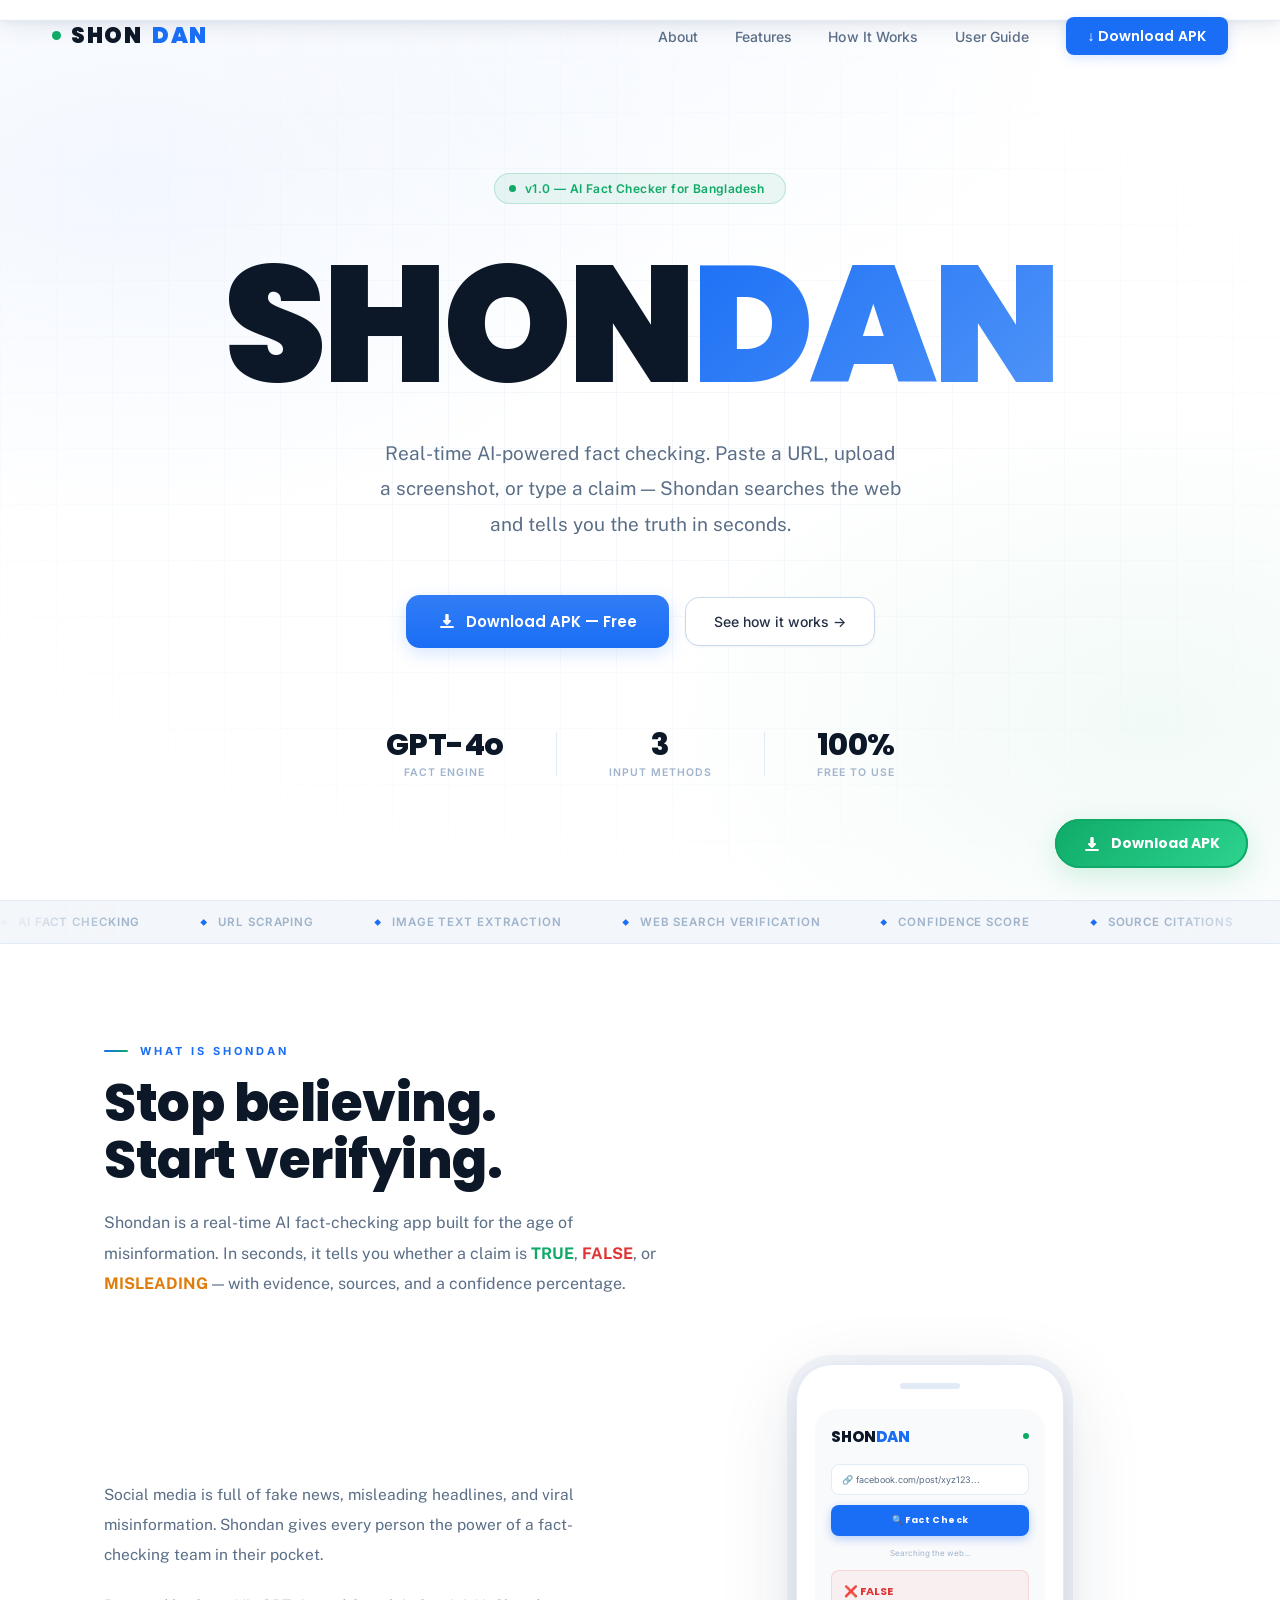
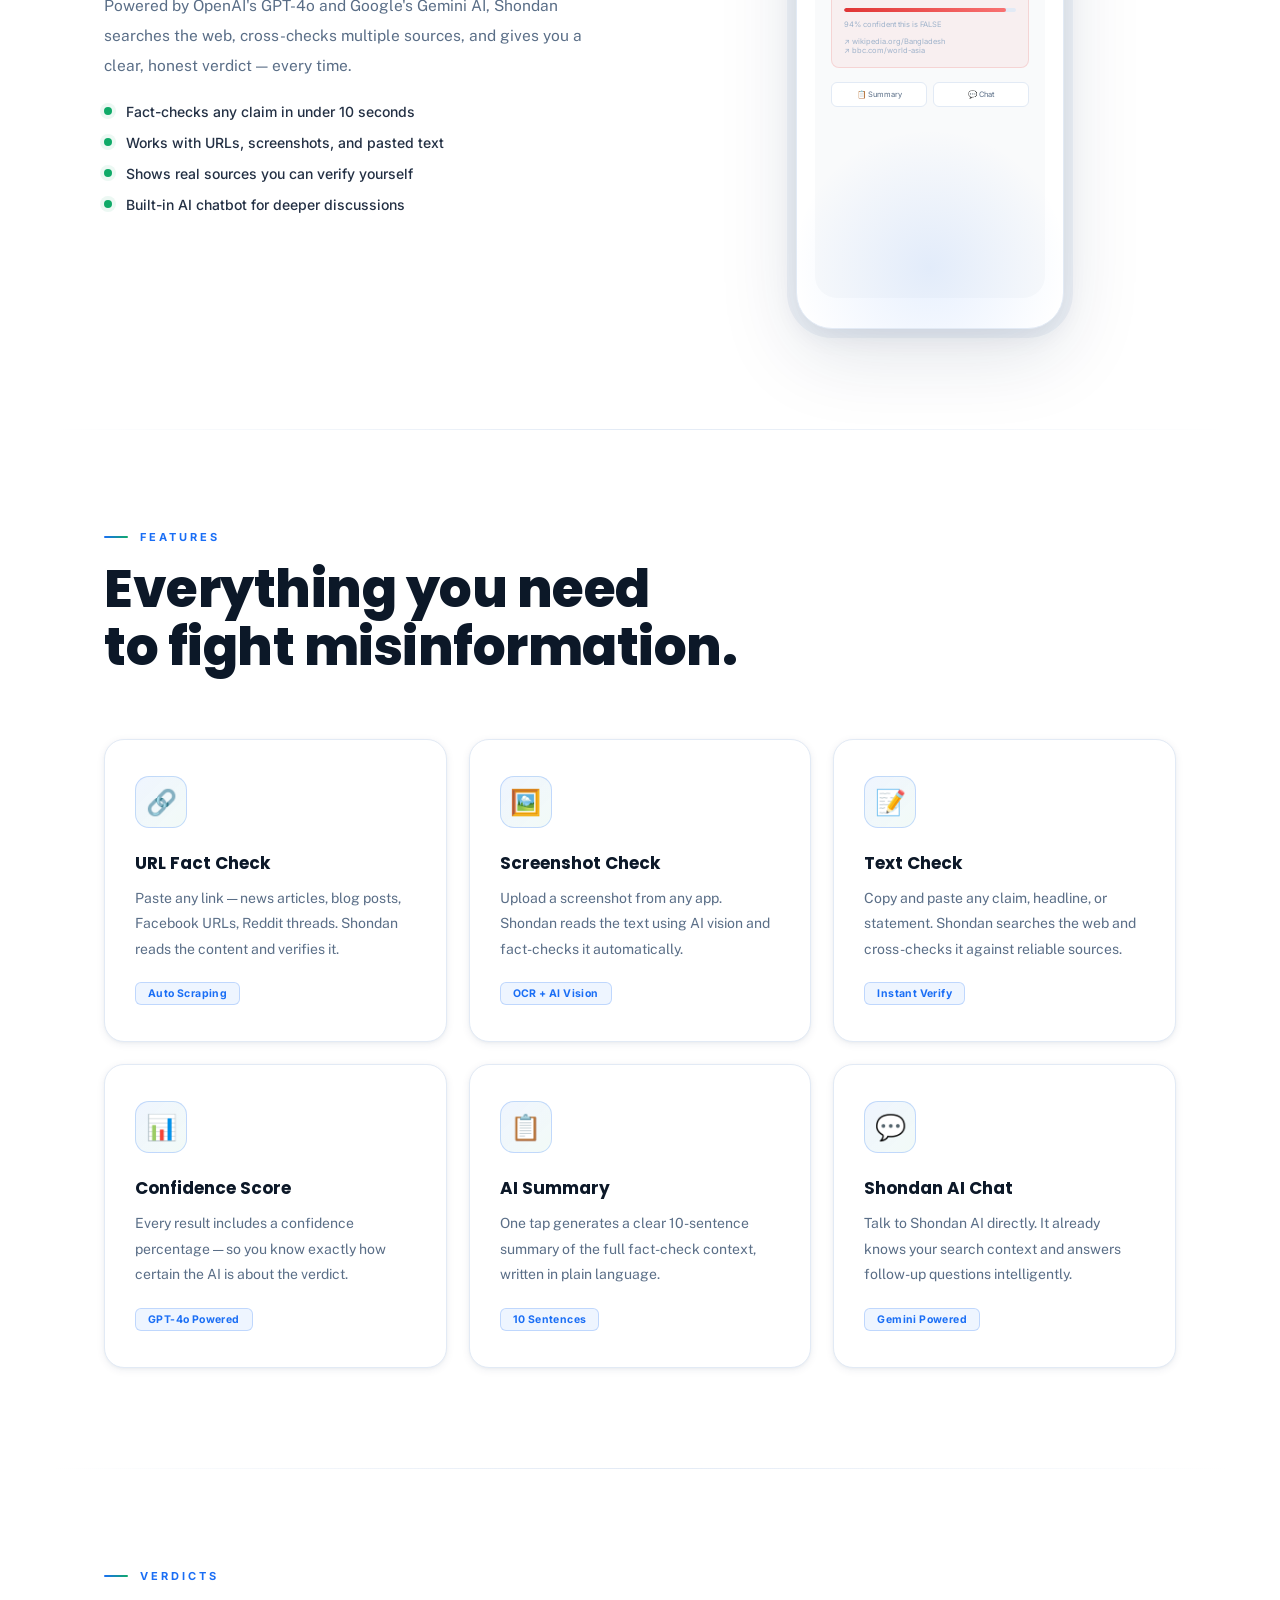
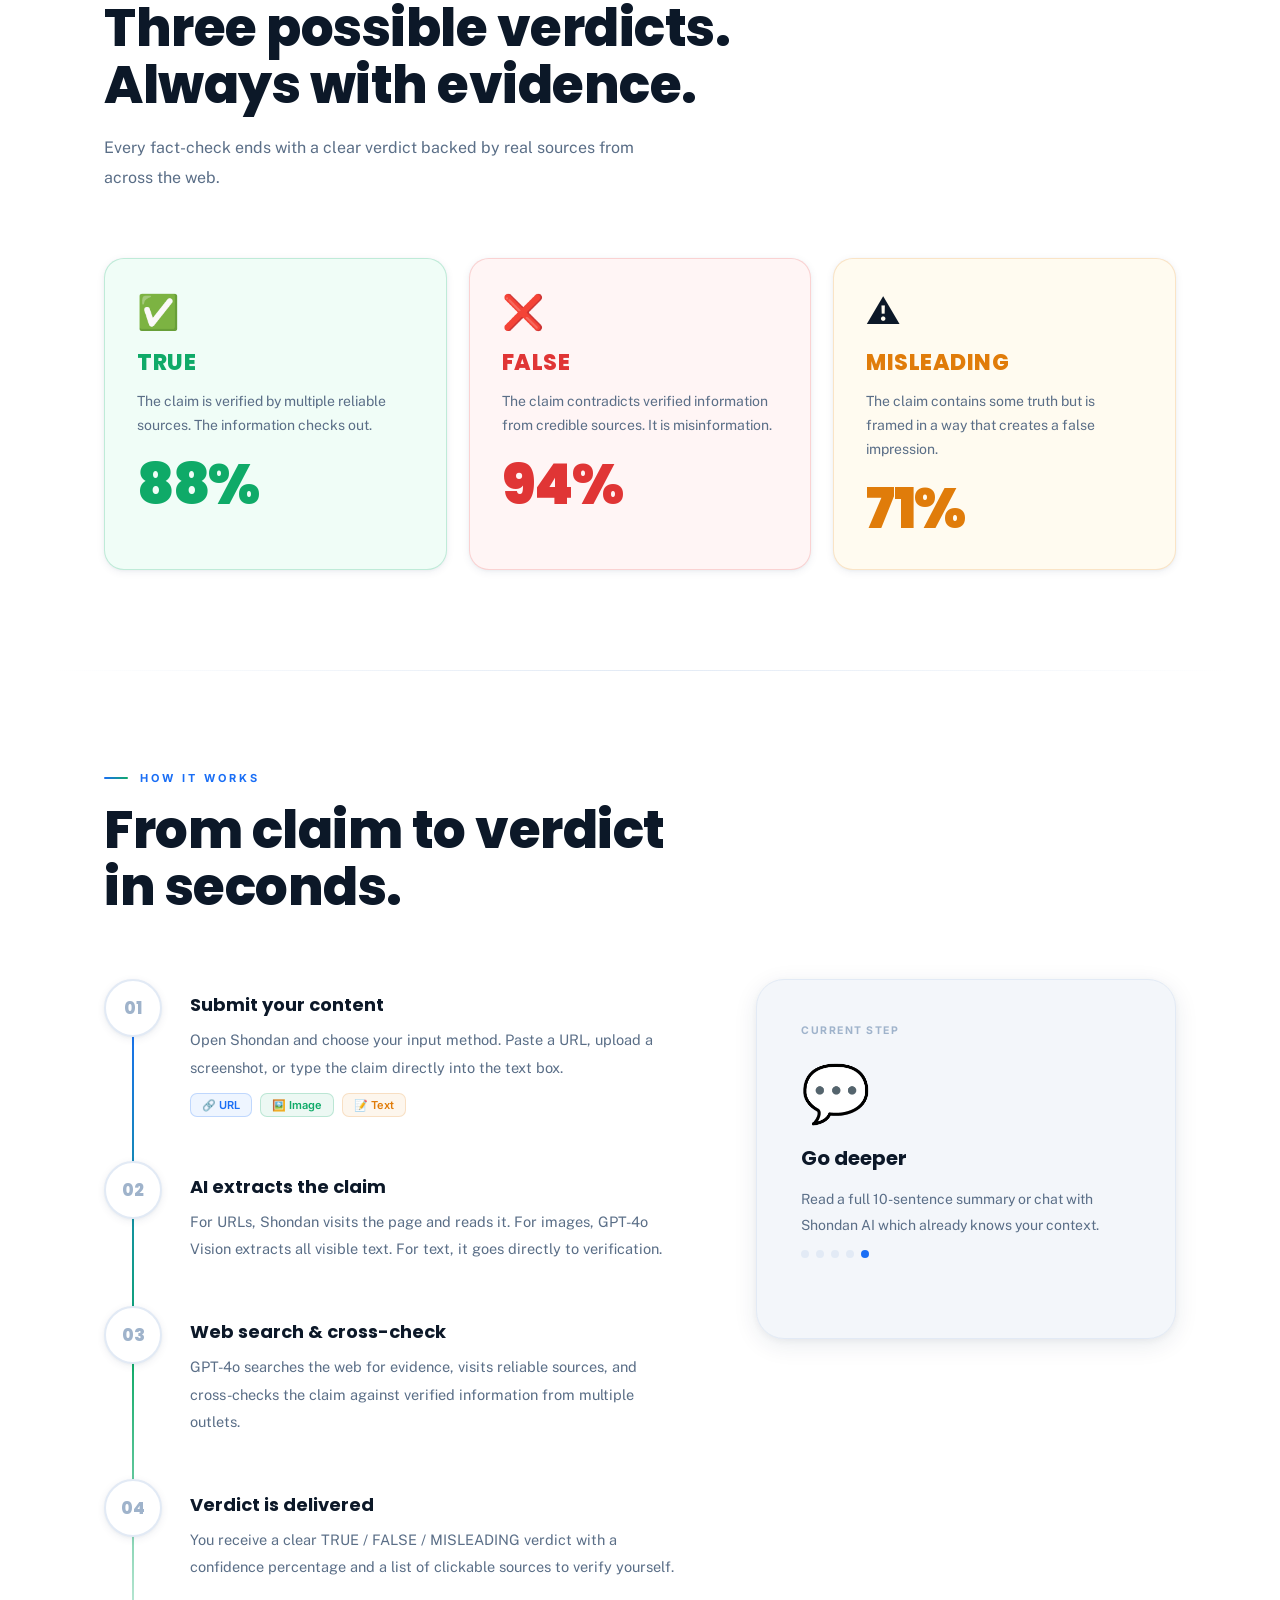
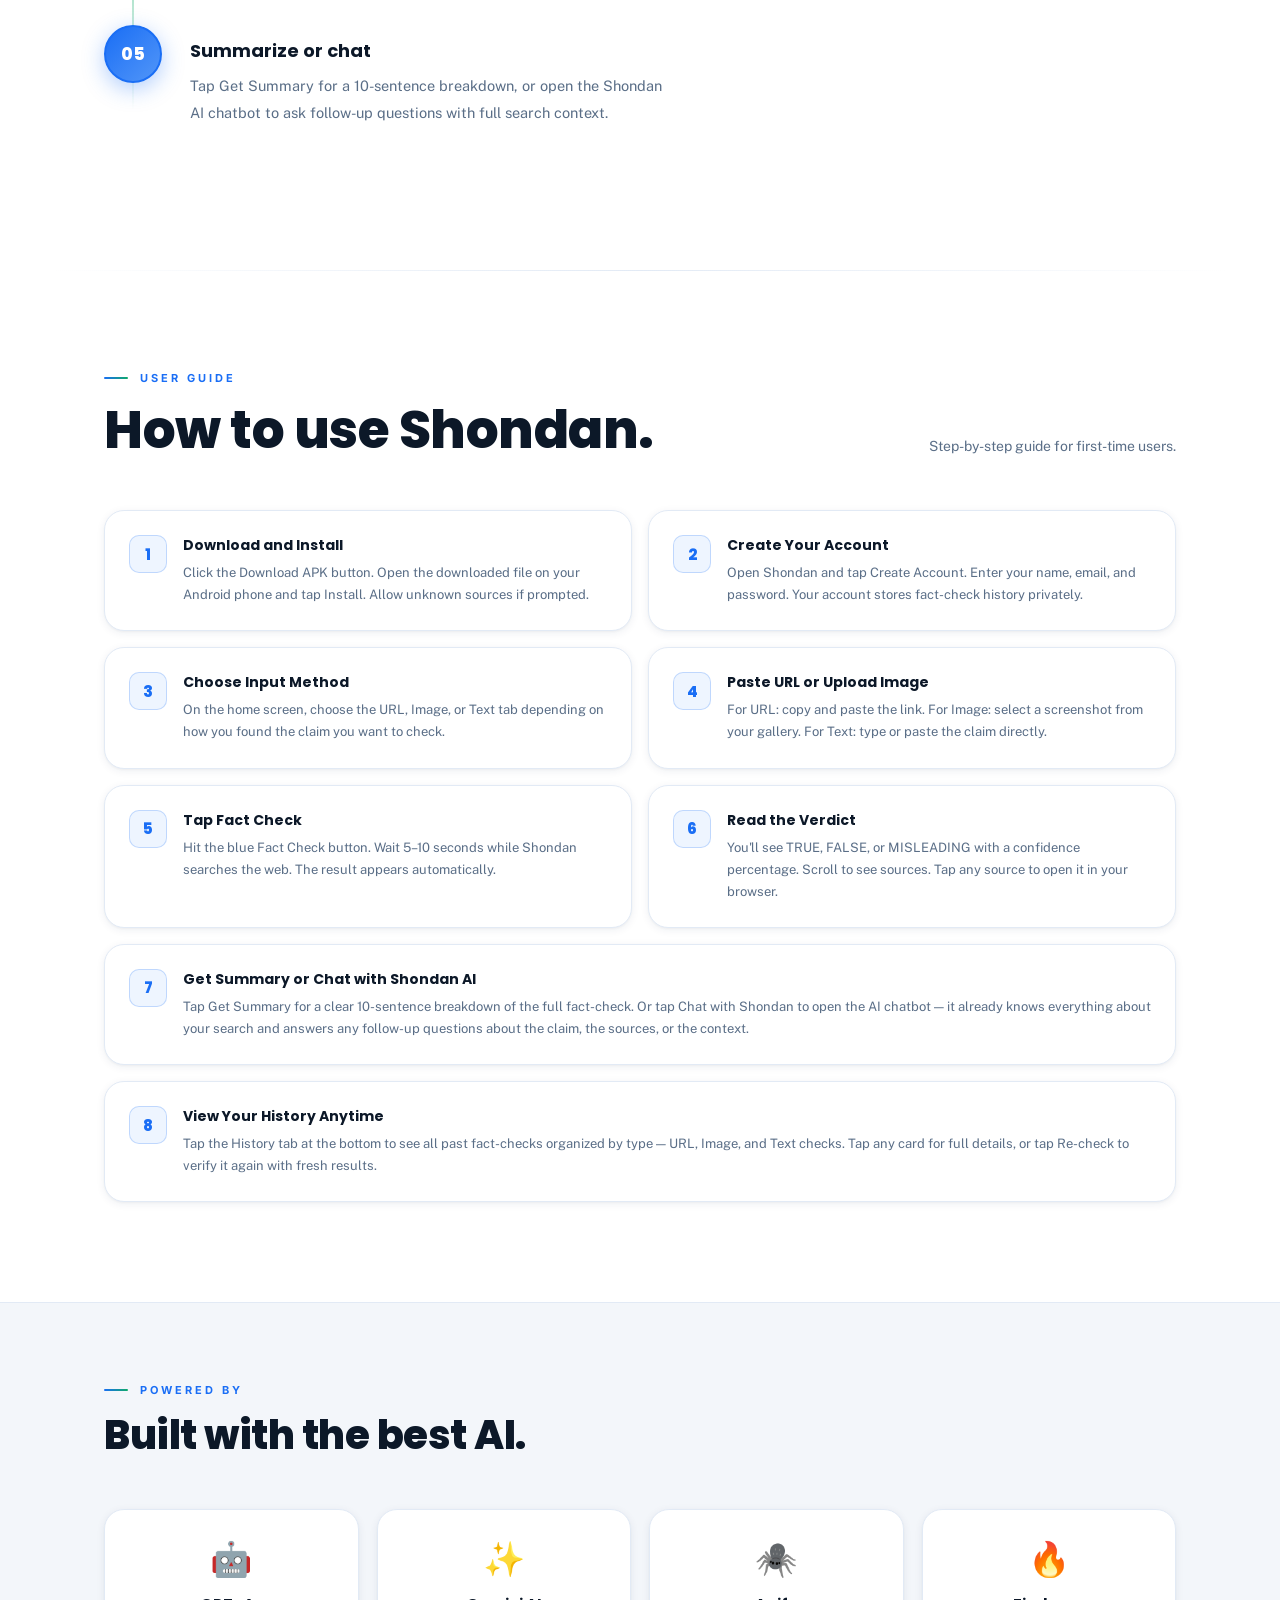
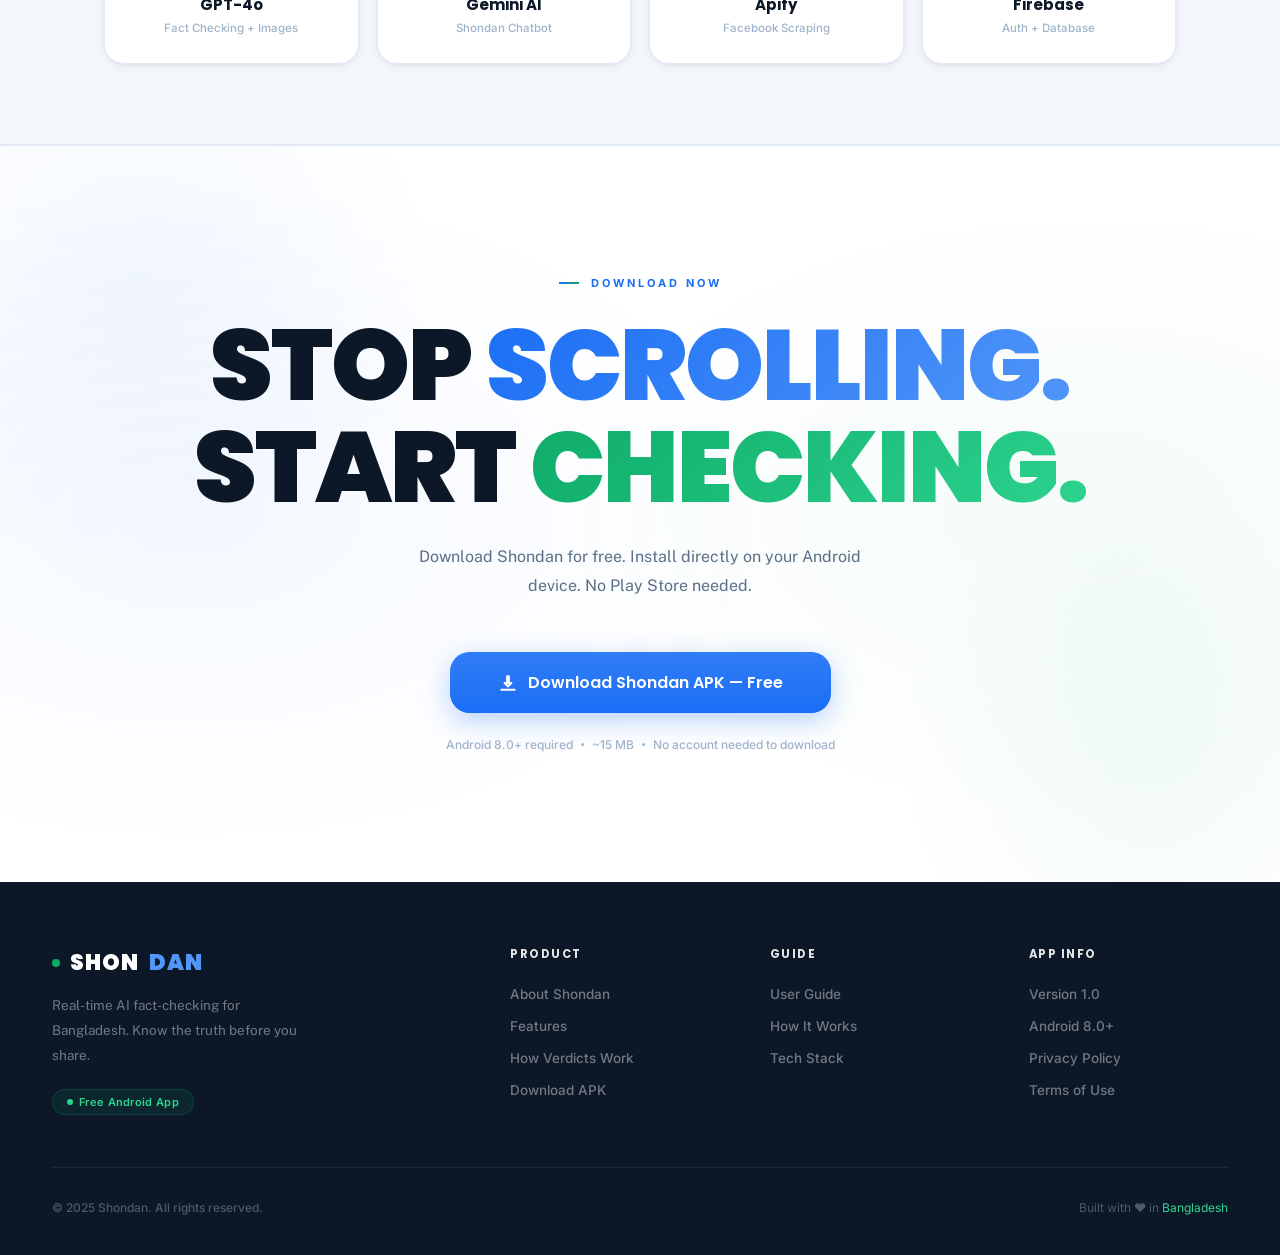
==== index.html @ 6346633d "Initial commit: Shondan website" ====
<!DOCTYPE html>
<html lang="en">
<head>
  <meta charset="UTF-8">
  <meta name="viewport" content="width=device-width, initial-scale=1.0">

  <!-- SEO -->
  <title>Shondan — Real-Time AI Fact Checker for Bangladesh</title>
  <meta name="description" content="Shondan is a free, real-time AI-powered fact-checking app built for Bangladesh. Paste a URL, upload a screenshot, or type a claim — get a TRUE, FALSE, or MISLEADING verdict in seconds.">
  <meta name="keywords" content="fact checker, AI fact check, Bangladesh misinformation, fake news detector, Shondan app, GPT-4o, truth checker">
  <meta name="author" content="Shondan Team">
  <meta name="robots" content="index, follow">
  <link rel="canonical" href="https://shondan.app/">

  <!-- Open Graph -->
  <meta property="og:type"        content="website">
  <meta property="og:url"         content="https://shondan.app/">
  <meta property="og:title"       content="Shondan — Real-Time AI Fact Checker">
  <meta property="og:description" content="Stop believing. Start verifying. AI-powered fact-checking in seconds — free Android app.">
  <meta property="og:image"       content="https://shondan.app/og-image.png">
  <meta property="og:locale"      content="en_US">
  <meta property="og:site_name"   content="Shondan">

  <!-- Twitter Card -->
  <meta name="twitter:card"        content="summary_large_image">
  <meta name="twitter:title"       content="Shondan — Real-Time AI Fact Checker">
  <meta name="twitter:description" content="Fact-check any URL, screenshot, or claim in seconds. Free Android app powered by GPT-4o.">
  <meta name="twitter:image"       content="https://shondan.app/og-image.png">

  <!-- Favicon (inline SVG) -->
  <link rel="icon" href="data:image/svg+xml,<svg xmlns='http://www.w3.org/2000/svg' viewBox='0 0 100 100'><text y='.9em' font-size='90'>🔍</text></svg>">

  <!-- Fonts -->
  <link rel="preconnect" href="https://fonts.googleapis.com">
  <link rel="preconnect" href="https://fonts.gstatic.com" crossorigin>
  <link href="https://fonts.googleapis.com/css2?family=Poppins:wght@300;400;500;600;700;800;900&family=Public+Sans:ital,wght@0,300;0,400;0,500;0,600;1,400&family=Inter:wght@400;500;600;700&display=swap" rel="stylesheet">

  <!-- Stylesheet -->
  <link rel="stylesheet" href="css/style.css">
</head>
<body>

<!-- ── SCROLL PROGRESS ──────────────────── -->
<div id="scroll-progress"></div>

<!-- ── PAGE LOADER ──────────────────────── -->
<div id="loader" role="status" aria-label="Loading Shondan">
  <div class="loader-logo">
    <div class="loader-logo-dot"></div>
    SHON<span>DAN</span>
  </div>
  <div class="loader-bar-track">
    <div class="loader-bar-fill"></div>
  </div>
</div>



<!-- ═══════════════════════════════════════
     NAV
════════════════════════════════════════ -->
<nav class="nav" id="main-nav" aria-label="Main navigation">
  <a href="#" class="nav-logo" id="nav-logo-link" aria-label="Shondan home">
    <div class="nav-logo-dot" aria-hidden="true"></div>
    SHON<span class="nav-logo-accent">DAN</span>
  </a>

  <ul class="nav-links" role="list">
    <li><a href="#about"        class="nav-link">About</a></li>
    <li><a href="#features"     class="nav-link">Features</a></li>
    <li><a href="#how-it-works" class="nav-link">How It Works</a></li>
    <li><a href="#guide"        class="nav-link">User Guide</a></li>
    <li><a href="#download"     class="nav-link nav-cta" id="nav-download-btn">↓ Download APK</a></li>
  </ul>

  <button class="nav-hamburger" id="hamburger" aria-label="Toggle mobile menu" aria-expanded="false">
    <span></span><span></span><span></span>
  </button>
</nav>

<!-- Mobile Drawer -->
<nav class="nav-mobile-drawer" id="mobile-drawer" aria-label="Mobile navigation">
  <a href="#about"        class="nav-link">About</a>
  <a href="#features"     class="nav-link">Features</a>
  <a href="#how-it-works" class="nav-link">How It Works</a>
  <a href="#guide"        class="nav-link">User Guide</a>
  <a href="#download"     class="nav-link nav-cta">↓ Download APK — Free</a>
</nav>

<!-- ═══════════════════════════════════════
     HERO
════════════════════════════════════════ -->
<header class="hero" id="hero">
  <div class="hero-bg-mesh"  aria-hidden="true"></div>
  <div class="hero-grid"     aria-hidden="true"></div>

  <div class="hero-badge" id="hero-badge">
    <span class="hero-badge-dot" aria-hidden="true"></span>
    v1.0 — AI Fact Checker for Bangladesh
  </div>

  <h1 class="hero-title">
    SHON<span class="hero-title-accent">DAN</span>
  </h1>

  <p class="hero-sub">
    Real-time AI-powered fact checking. Paste a URL, upload a screenshot,
    or type a claim — Shondan searches the web and tells you the truth in seconds.
  </p>

  <div class="hero-cta-group">
    <a href="#download" class="btn-primary" id="hero-download-btn">
      <svg viewBox="0 0 24 24" fill="none" stroke="currentColor" stroke-width="2.5" stroke-linecap="round" stroke-linejoin="round" aria-hidden="true">
        <path d="M12 16l-4-4h3V4h2v8h3l-4 4z"/>
        <path d="M4 20h16"/>
      </svg>
      Download APK — Free
    </a>
    <a href="#how-it-works" class="btn-ghost" id="hero-howto-btn">
      See how it works →
    </a>
  </div>

  <div class="hero-stats" aria-label="Key stats">
    <div class="hero-stat">
      <div class="hero-stat-value">GPT-4o</div>
      <div class="hero-stat-label">Fact Engine</div>
    </div>
    <div class="hero-stat-divider" aria-hidden="true"></div>
    <div class="hero-stat">
      <div class="hero-stat-value" data-counter="3">3</div>
      <div class="hero-stat-label">Input Methods</div>
    </div>
    <div class="hero-stat-divider" aria-hidden="true"></div>
    <div class="hero-stat">
      <div class="hero-stat-value">100%</div>
      <div class="hero-stat-label">Free to Use</div>
    </div>
  </div>
</header>

<!-- ── TICKER ───────────────────────────── -->
<div class="ticker" aria-hidden="true">
  <div class="ticker-track">
    <div class="ticker-item">AI Fact Checking</div>
    <div class="ticker-item">URL Scraping</div>
    <div class="ticker-item">Image Text Extraction</div>
    <div class="ticker-item">Web Search Verification</div>
    <div class="ticker-item">Confidence Score</div>
    <div class="ticker-item">Source Citations</div>
    <div class="ticker-item">AI Summary</div>
    <div class="ticker-item">Shondan Chatbot</div>
    <div class="ticker-item">Search History</div>
    <div class="ticker-item">Android APK</div>
    <!-- Duplicate for seamless loop -->
    <div class="ticker-item">AI Fact Checking</div>
    <div class="ticker-item">URL Scraping</div>
    <div class="ticker-item">Image Text Extraction</div>
    <div class="ticker-item">Web Search Verification</div>
    <div class="ticker-item">Confidence Score</div>
    <div class="ticker-item">Source Citations</div>
    <div class="ticker-item">AI Summary</div>
    <div class="ticker-item">Shondan Chatbot</div>
    <div class="ticker-item">Search History</div>
    <div class="ticker-item">Android APK</div>
  </div>
</div>

<!-- ═══════════════════════════════════════
     ABOUT
════════════════════════════════════════ -->
<section class="section" id="about">
  <div class="section-label reveal">What is Shondan</div>
  <h2 class="section-title reveal d1">Stop believing.<br>Start verifying.</h2>
  <p class="section-body reveal d2">
    Shondan is a real-time AI fact-checking app built for the age of misinformation.
    In seconds, it tells you whether a claim is
    <strong style="color:var(--true-color)">TRUE</strong>,
    <strong style="color:var(--false-color)">FALSE</strong>, or
    <strong style="color:var(--misleading-color)">MISLEADING</strong> — with evidence,
    sources, and a confidence percentage.
  </p>

  <div class="about-grid">
    <div class="about-text reveal-left">
      <p>
        Social media is full of fake news, misleading headlines, and viral misinformation.
        Shondan gives every person the power of a fact-checking team in their pocket.
      </p>
      <p>
        Powered by OpenAI's GPT-4o and Google's Gemini AI, Shondan searches the web,
        cross-checks multiple sources, and gives you a clear, honest verdict — every time.
      </p>
      <div class="about-bullets">
        <div class="about-bullet">
          <div class="about-bullet-dot" aria-hidden="true"></div>
          <span>Fact-checks any claim in under 10 seconds</span>
        </div>
        <div class="about-bullet">
          <div class="about-bullet-dot" aria-hidden="true"></div>
          <span>Works with URLs, screenshots, and pasted text</span>
        </div>
        <div class="about-bullet">
          <div class="about-bullet-dot" aria-hidden="true"></div>
          <span>Shows real sources you can verify yourself</span>
        </div>
        <div class="about-bullet">
          <div class="about-bullet-dot" aria-hidden="true"></div>
          <span>Built-in AI chatbot for deeper discussions</span>
        </div>
      </div>
    </div>

    <div class="phone-wrap reveal-right" aria-hidden="true">
      <div class="phone-frame">
        <div class="phone-notch"></div>
        <div class="phone-screen">
          <div class="phone-header">
            <div class="phone-logo-text">SHON<span>DAN</span></div>
            <div class="phone-status-dot"></div>
          </div>
          <div class="phone-input">🔗 facebook.com/post/xyz123...</div>
          <div class="phone-btn">🔍 Fact Check</div>
          <div class="phone-searching">Searching the web...</div>
          <div class="phone-result">
            <div class="phone-verdict-label">❌ FALSE</div>
            <div class="phone-bar-track">
              <div class="phone-bar-fill"></div>
            </div>
            <div class="phone-source-text">94% confident this is FALSE</div>
            <div style="margin-top:8px">
              <div class="phone-source-text">↗ wikipedia.org/Bangladesh</div>
              <div class="phone-source-text">↗ bbc.com/world-asia</div>
            </div>
          </div>
          <div class="phone-actions">
            <div class="phone-action-btn">📋 Summary</div>
            <div class="phone-action-btn">💬 Chat</div>
          </div>
        </div>
        <div class="phone-glow"></div>
      </div>
    </div>
  </div>
</section>

<div class="section-divider"></div>

<!-- ═══════════════════════════════════════
     FEATURES
════════════════════════════════════════ -->
<section class="section" id="features">
  <div class="section-label reveal">Features</div>
  <h2 class="section-title reveal d1">Everything you need<br>to fight misinformation.</h2>

  <div class="features-grid">
    <article class="feature-card reveal d1" id="feat-url">
      <div class="feature-card-top-bar" aria-hidden="true"></div>
      <div class="feature-icon" aria-hidden="true">🔗</div>
      <h3 class="feature-title">URL Fact Check</h3>
      <p class="feature-desc">Paste any link — news articles, blog posts, Facebook URLs, Reddit threads. Shondan reads the content and verifies it.</p>
      <span class="feature-tag">Auto Scraping</span>
    </article>

    <article class="feature-card reveal d2" id="feat-image">
      <div class="feature-card-top-bar" aria-hidden="true"></div>
      <div class="feature-icon" aria-hidden="true">🖼️</div>
      <h3 class="feature-title">Screenshot Check</h3>
      <p class="feature-desc">Upload a screenshot from any app. Shondan reads the text using AI vision and fact-checks it automatically.</p>
      <span class="feature-tag">OCR + AI Vision</span>
    </article>

    <article class="feature-card reveal d3" id="feat-text">
      <div class="feature-card-top-bar" aria-hidden="true"></div>
      <div class="feature-icon" aria-hidden="true">📝</div>
      <h3 class="feature-title">Text Check</h3>
      <p class="feature-desc">Copy and paste any claim, headline, or statement. Shondan searches the web and cross-checks it against reliable sources.</p>
      <span class="feature-tag">Instant Verify</span>
    </article>

    <article class="feature-card reveal d1" id="feat-score">
      <div class="feature-card-top-bar" aria-hidden="true"></div>
      <div class="feature-icon" aria-hidden="true">📊</div>
      <h3 class="feature-title">Confidence Score</h3>
      <p class="feature-desc">Every result includes a confidence percentage — so you know exactly how certain the AI is about the verdict.</p>
      <span class="feature-tag">GPT-4o Powered</span>
    </article>

    <article class="feature-card reveal d2" id="feat-summary">
      <div class="feature-card-top-bar" aria-hidden="true"></div>
      <div class="feature-icon" aria-hidden="true">📋</div>
      <h3 class="feature-title">AI Summary</h3>
      <p class="feature-desc">One tap generates a clear 10-sentence summary of the full fact-check context, written in plain language.</p>
      <span class="feature-tag">10 Sentences</span>
    </article>

    <article class="feature-card reveal d3" id="feat-chat">
      <div class="feature-card-top-bar" aria-hidden="true"></div>
      <div class="feature-icon" aria-hidden="true">💬</div>
      <h3 class="feature-title">Shondan AI Chat</h3>
      <p class="feature-desc">Talk to Shondan AI directly. It already knows your search context and answers follow-up questions intelligently.</p>
      <span class="feature-tag">Gemini Powered</span>
    </article>
  </div>
</section>

<div class="section-divider"></div>

<!-- ═══════════════════════════════════════
     VERDICTS
════════════════════════════════════════ -->
<section class="section" id="verdicts">
  <div class="section-label reveal">Verdicts</div>
  <h2 class="section-title reveal d1">Three possible verdicts.<br>Always with evidence.</h2>
  <p class="section-body reveal d2">Every fact-check ends with a clear verdict backed by real sources from across the web.</p>

  <div class="verdict-grid">
    <article class="verdict-card verdict-true reveal d1" id="verdict-true">
      <div class="verdict-emoji" aria-hidden="true">✅</div>
      <div class="verdict-label">TRUE</div>
      <p class="verdict-desc">The claim is verified by multiple reliable sources. The information checks out.</p>
      <div class="verdict-pct" data-counter="88">88%</div>
    </article>

    <article class="verdict-card verdict-false reveal d2" id="verdict-false">
      <div class="verdict-emoji" aria-hidden="true">❌</div>
      <div class="verdict-label">FALSE</div>
      <p class="verdict-desc">The claim contradicts verified information from credible sources. It is misinformation.</p>
      <div class="verdict-pct" data-counter="94">94%</div>
    </article>

    <article class="verdict-card verdict-mislead reveal d3" id="verdict-mislead">
      <div class="verdict-emoji" aria-hidden="true">⚠️</div>
      <div class="verdict-label">MISLEADING</div>
      <p class="verdict-desc">The claim contains some truth but is framed in a way that creates a false impression.</p>
      <div class="verdict-pct" data-counter="71">71%</div>
    </article>
  </div>
</section>

<div class="section-divider"></div>

<!-- ═══════════════════════════════════════
     HOW IT WORKS
════════════════════════════════════════ -->
<section class="section" id="how-it-works">
  <div class="section-label reveal">How It Works</div>
  <h2 class="section-title reveal d1">From claim to verdict<br>in seconds.</h2>

  <div class="how-layout">
    <!-- Steps list -->
    <div class="steps-list">
      <div class="steps-line" aria-hidden="true"></div>

      <div class="step-item reveal" data-step="0" id="step-1">
        <div class="step-num" aria-hidden="true">01</div>
        <div class="step-body">
          <h3 class="step-title">Submit your content</h3>
          <p class="step-desc">Open Shondan and choose your input method. Paste a URL, upload a screenshot, or type the claim directly into the text box.</p>
          <div class="step-tags">
            <span class="step-tag tag-url">🔗 URL</span>
            <span class="step-tag tag-image">🖼️ Image</span>
            <span class="step-tag tag-text">📝 Text</span>
          </div>
        </div>
      </div>

      <div class="step-item reveal" data-step="1" id="step-2">
        <div class="step-num" aria-hidden="true">02</div>
        <div class="step-body">
          <h3 class="step-title">AI extracts the claim</h3>
          <p class="step-desc">For URLs, Shondan visits the page and reads it. For images, GPT-4o Vision extracts all visible text. For text, it goes directly to verification.</p>
        </div>
      </div>

      <div class="step-item reveal" data-step="2" id="step-3">
        <div class="step-num" aria-hidden="true">03</div>
        <div class="step-body">
          <h3 class="step-title">Web search &amp; cross-check</h3>
          <p class="step-desc">GPT-4o searches the web for evidence, visits reliable sources, and cross-checks the claim against verified information from multiple outlets.</p>
        </div>
      </div>

      <div class="step-item reveal" data-step="3" id="step-4">
        <div class="step-num" aria-hidden="true">04</div>
        <div class="step-body">
          <h3 class="step-title">Verdict is delivered</h3>
          <p class="step-desc">You receive a clear TRUE / FALSE / MISLEADING verdict with a confidence percentage and a list of clickable sources to verify yourself.</p>
        </div>
      </div>

      <div class="step-item reveal" data-step="4" id="step-5">
        <div class="step-num" aria-hidden="true">05</div>
        <div class="step-body">
          <h3 class="step-title">Summarize or chat</h3>
          <p class="step-desc">Tap Get Summary for a 10-sentence breakdown, or open the Shondan AI chatbot to ask follow-up questions with full search context.</p>
        </div>
      </div>
    </div>

    <!-- Sticky visual panel -->
    <aside class="how-visual" aria-hidden="true">
      <div class="how-visual-label">Current Step</div>

      <div class="how-visual-step active" id="visual-0">
        <div class="how-visual-icon">📲</div>
        <div class="how-visual-title">Choose your input</div>
        <p class="how-visual-desc">URL, screenshot, or typed text — Shondan accepts whatever you have and starts from there.</p>
      </div>
      <div class="how-visual-step" id="visual-1">
        <div class="how-visual-icon">🤖</div>
        <div class="how-visual-title">AI reads the content</div>
        <p class="how-visual-desc">GPT-4o Vision reads your input — even images — and extracts the core claim to verify.</p>
      </div>
      <div class="how-visual-step" id="visual-2">
        <div class="how-visual-icon">🌐</div>
        <div class="how-visual-title">Web search in real time</div>
        <p class="how-visual-desc">Shondan searches the web live and cross-checks your claim against multiple credible sources.</p>
      </div>
      <div class="how-visual-step" id="visual-3">
        <div class="how-visual-icon">⚡</div>
        <div class="how-visual-title">Verdict delivered</div>
        <p class="how-visual-desc">TRUE, FALSE, or MISLEADING — with a confidence score and links to the sources.</p>
      </div>
      <div class="how-visual-step" id="visual-4">
        <div class="how-visual-icon">💬</div>
        <div class="how-visual-title">Go deeper</div>
        <p class="how-visual-desc">Read a full 10-sentence summary or chat with Shondan AI which already knows your context.</p>
      </div>

      <div class="how-progress">
        <div class="how-progress-dot active"></div>
        <div class="how-progress-dot"></div>
        <div class="how-progress-dot"></div>
        <div class="how-progress-dot"></div>
        <div class="how-progress-dot"></div>
      </div>
    </aside>
  </div>
</section>

<div class="section-divider"></div>

<!-- ═══════════════════════════════════════
     USER GUIDE
════════════════════════════════════════ -->
<section class="section" id="guide">
  <div class="guide-header-row">
    <div>
      <div class="section-label reveal">User Guide</div>
      <h2 class="section-title reveal d1" style="margin-bottom:0">How to use Shondan.</h2>
    </div>
    <p class="guide-header-sub reveal d2">Step-by-step guide for first-time users.</p>
  </div>

  <div class="guide-grid">
    <div class="guide-card reveal d1" id="guide-1">
      <div class="guide-card-num">1</div>
      <div>
        <div class="guide-card-title">Download and Install</div>
        <p class="guide-card-desc">Click the Download APK button. Open the downloaded file on your Android phone and tap Install. Allow unknown sources if prompted.</p>
      </div>
    </div>

    <div class="guide-card reveal d2" id="guide-2">
      <div class="guide-card-num">2</div>
      <div>
        <div class="guide-card-title">Create Your Account</div>
        <p class="guide-card-desc">Open Shondan and tap Create Account. Enter your name, email, and password. Your account stores fact-check history privately.</p>
      </div>
    </div>

    <div class="guide-card reveal d3" id="guide-3">
      <div class="guide-card-num">3</div>
      <div>
        <div class="guide-card-title">Choose Input Method</div>
        <p class="guide-card-desc">On the home screen, choose the URL, Image, or Text tab depending on how you found the claim you want to check.</p>
      </div>
    </div>

    <div class="guide-card reveal d4" id="guide-4">
      <div class="guide-card-num">4</div>
      <div>
        <div class="guide-card-title">Paste URL or Upload Image</div>
        <p class="guide-card-desc">For URL: copy and paste the link. For Image: select a screenshot from your gallery. For Text: type or paste the claim directly.</p>
      </div>
    </div>

    <div class="guide-card reveal d1" id="guide-5">
      <div class="guide-card-num">5</div>
      <div>
        <div class="guide-card-title">Tap Fact Check</div>
        <p class="guide-card-desc">Hit the blue Fact Check button. Wait 5–10 seconds while Shondan searches the web. The result appears automatically.</p>
      </div>
    </div>

    <div class="guide-card reveal d2" id="guide-6">
      <div class="guide-card-num">6</div>
      <div>
        <div class="guide-card-title">Read the Verdict</div>
        <p class="guide-card-desc">You'll see TRUE, FALSE, or MISLEADING with a confidence percentage. Scroll to see sources. Tap any source to open it in your browser.</p>
      </div>
    </div>

    <div class="guide-card guide-wide reveal d1" id="guide-7">
      <div class="guide-card-num">7</div>
      <div>
        <div class="guide-card-title">Get Summary or Chat with Shondan AI</div>
        <p class="guide-card-desc">Tap Get Summary for a clear 10-sentence breakdown of the full fact-check. Or tap Chat with Shondan to open the AI chatbot — it already knows everything about your search and answers any follow-up questions about the claim, the sources, or the context.</p>
      </div>
    </div>

    <div class="guide-card guide-wide reveal d2" id="guide-8">
      <div class="guide-card-num">8</div>
      <div>
        <div class="guide-card-title">View Your History Anytime</div>
        <p class="guide-card-desc">Tap the History tab at the bottom to see all past fact-checks organized by type — URL, Image, and Text checks. Tap any card for full details, or tap Re-check to verify it again with fresh results.</p>
      </div>
    </div>
  </div>
</section>

<!-- ═══════════════════════════════════════
     TECH STACK
════════════════════════════════════════ -->
<div class="tech-bg">
  <section class="section" id="tech-stack" style="padding-top:80px;padding-bottom:80px;">
    <div class="section-label reveal">Powered By</div>
    <h2 class="section-title reveal d1" style="font-size:clamp(26px,3.5vw,40px)">Built with the best AI.</h2>

    <div class="tech-grid">
      <div class="tech-card reveal d1" id="tech-gpt">
        <span class="tech-emoji" aria-hidden="true">🤖</span>
        <div class="tech-name">GPT-4o</div>
        <div class="tech-role">Fact Checking + Images</div>
      </div>
      <div class="tech-card reveal d2" id="tech-gemini">
        <span class="tech-emoji" aria-hidden="true">✨</span>
        <div class="tech-name">Gemini AI</div>
        <div class="tech-role">Shondan Chatbot</div>
      </div>
      <div class="tech-card reveal d3" id="tech-apify">
        <span class="tech-emoji" aria-hidden="true">🕷️</span>
        <div class="tech-name">Apify</div>
        <div class="tech-role">Facebook Scraping</div>
      </div>
      <div class="tech-card reveal d4" id="tech-firebase">
        <span class="tech-emoji" aria-hidden="true">🔥</span>
        <div class="tech-name">Firebase</div>
        <div class="tech-role">Auth + Database</div>
      </div>
    </div>
  </section>
</div>

<!-- ═══════════════════════════════════════
     CTA / DOWNLOAD
════════════════════════════════════════ -->
<div class="cta-section" id="download">
  <div class="cta-blob cta-blob-1" aria-hidden="true"></div>
  <div class="cta-blob cta-blob-2" aria-hidden="true"></div>

  <div class="cta-label reveal">Download Now</div>

  <h2 class="cta-title reveal d1">
    STOP <span class="cta-blue">SCROLLING.</span><br>
    START <span class="cta-green">CHECKING.</span>
  </h2>

  <p class="cta-sub reveal d2">
    Download Shondan for free. Install directly on your Android device. No Play Store needed.
  </p>

  <a href="Sondhan.apk" download="Sondhan.apk" class="btn-primary btn-download reveal d3" id="apk-download-btn">
    <div class="btn-pulse-ring" aria-hidden="true"></div>
    <svg viewBox="0 0 24 24" fill="none" stroke="currentColor" stroke-width="2.5" stroke-linecap="round" stroke-linejoin="round" aria-hidden="true" style="width:20px;height:20px">
      <path d="M12 16l-4-4h3V4h2v8h3l-4 4z"/>
      <path d="M4 20h16"/>
    </svg>
    Download Shondan APK — Free
  </a>

  <div class="cta-meta reveal d4">
    <span>Android 8.0+ required</span>
    <span class="cta-meta-dot" aria-hidden="true"></span>
    <span>~15 MB</span>
    <span class="cta-meta-dot" aria-hidden="true"></span>
    <span>No account needed to download</span>
  </div>
</div>

<!-- ═══════════════════════════════════════
     FOOTER
════════════════════════════════════════ -->
<footer>
  <div class="footer-top">
    <!-- Brand -->
    <div class="footer-brand">
      <div class="footer-brand-logo">
        <div class="footer-brand-dot" aria-hidden="true"></div>
        SHON<span>DAN</span>
      </div>
      <p class="footer-tagline">
        Real-time AI fact-checking for Bangladesh. Know the truth before you share.
      </p>
      <div class="footer-badge">Free Android App</div>
    </div>

    <!-- Product links -->
    <div>
      <div class="footer-col-title">Product</div>
      <ul class="footer-col-links" role="list">
        <li><a href="#about">About Shondan</a></li>
        <li><a href="#features">Features</a></li>
        <li><a href="#verdicts">How Verdicts Work</a></li>
        <li><a href="#download">Download APK</a></li>
      </ul>
    </div>

    <!-- Guide links -->
    <div>
      <div class="footer-col-title">Guide</div>
      <ul class="footer-col-links" role="list">
        <li><a href="#guide">User Guide</a></li>
        <li><a href="#how-it-works">How It Works</a></li>
        <li><a href="#tech-stack">Tech Stack</a></li>
      </ul>
    </div>

    <!-- App info -->
    <div>
      <div class="footer-col-title">App Info</div>
      <ul class="footer-col-links" role="list">
        <li><a href="#">Version 1.0</a></li>
        <li><a href="#">Android 8.0+</a></li>
        <li><a href="#">Privacy Policy</a></li>
        <li><a href="#">Terms of Use</a></li>
      </ul>
    </div>
  </div>

  <div class="footer-bottom">
    <div class="footer-copy">© 2025 Shondan. All rights reserved.</div>
    <div class="footer-made">Built with ❤️ in <span>Bangladesh</span></div>
  </div>
</footer>

<!-- ── FLOATING ACTION BUTTON ────────────── -->
<a href="Sondhan.apk" download="Sondhan.apk" class="fab" id="fab" aria-label="Download Shondan APK">
  <div class="fab-pulse-ring" aria-hidden="true"></div>
  <svg viewBox="0 0 24 24" fill="none" stroke="currentColor" stroke-width="2.5" stroke-linecap="round" stroke-linejoin="round" aria-hidden="true">
    <path d="M12 16l-4-4h3V4h2v8h3l-4 4z"/>
    <path d="M4 20h16"/>
  </svg>
  Download APK
</a>

<!-- ── SCRIPTS ───────────────────────────── -->
<script src="js/main.js"></script>
</body>
</html>
---- css/style.css ----
/* ========================================
   SHONDAN — style.css
   White-dominant | Blue + Green accents
   Fonts: Poppins | Public Sans | Inter
======================================== */

/* ── Reset ─────────────────────────────── */
*, *::before, *::after { margin: 0; padding: 0; box-sizing: border-box; }

/* ── CSS Variables ──────────────────────── */
:root {
  /* Dominant: White */
  --white:       #ffffff;
  --off-white:   #f9fafb;
  --surface:     #f3f6fa;
  --surface-2:   #eaeff7;

  /* Blue (secondary) */
  --blue:        #1a6ef5;
  --blue-dark:   #1252c4;
  --blue-light:  #5296f8;
  --blue-dim:    rgba(26, 110, 245, 0.07);
  --blue-mid:    rgba(26, 110, 245, 0.13);
  --blue-border: rgba(26, 110, 245, 0.22);
  --blue-glow:   rgba(26, 110, 245, 0.18);

  /* Green (secondary) */
  --green:        #0faa68;
  --green-dark:   #0a8754;
  --green-light:  #2dd490;
  --green-dim:    rgba(15, 170, 104, 0.08);
  --green-border: rgba(15, 170, 104, 0.22);
  --green-glow:   rgba(15, 170, 104, 0.18);

  /* Verdicts */
  --true-color:       #0faa68;
  --false-color:      #e03535;
  --misleading-color: #e07c0a;

  /* Text */
  --text-900: #0c1828;
  --text-700: #233044;
  --text-500: #5a6e87;
  --text-300: #9fb3cb;

  /* Borders */
  --border:   #e2eaf5;
  --border-2: #c8d8ed;

  /* Shadows */
  --shadow-xs: 0 1px 3px rgba(15, 40, 80, 0.05);
  --shadow-sm: 0 2px 8px rgba(15, 40, 80, 0.07), 0 1px 3px rgba(15, 40, 80, 0.04);
  --shadow-md: 0 6px 24px rgba(15, 40, 80, 0.09), 0 2px 8px rgba(15, 40, 80, 0.05);
  --shadow-lg: 0 16px 56px rgba(15, 40, 80, 0.11), 0 6px 18px rgba(15, 40, 80, 0.06);
  --shadow-xl: 0 24px 80px rgba(15, 40, 80, 0.13), 0 8px 24px rgba(15, 40, 80, 0.07);

  /* Layout */
  --max-w: 1120px;
  --nav-h: 72px;

  /* Radii */
  --r-sm:   8px;
  --r-md:   14px;
  --r-lg:   20px;
  --r-xl:   28px;
  --r-full: 999px;

  /* Easing */
  --ease:        cubic-bezier(0.25, 0.46, 0.45, 0.94);
  --ease-spring: cubic-bezier(0.34, 1.56, 0.64, 1);
}

html { scroll-behavior: smooth; font-size: 16px; }

body {
  font-family: 'Inter', sans-serif;
  background: var(--white);
  color: var(--text-900);
  overflow-x: hidden;
  -webkit-font-smoothing: antialiased;
  -moz-osx-font-smoothing: grayscale;
}

/* ── Scroll Progress ────────────────────── */
#scroll-progress {
  position: fixed;
  top: 0; left: 0;
  height: 3px;
  width: 0%;
  background: linear-gradient(90deg, var(--blue), var(--green));
  z-index: 9999;
  border-radius: 0 2px 2px 0;
  transition: width 0.05s linear;
}

/* ── Page Loader ────────────────────────── */
#loader {
  position: fixed;
  inset: 0;
  background: var(--white);
  z-index: 9998;
  display: flex;
  flex-direction: column;
  align-items: center;
  justify-content: center;
  gap: 28px;
  transition: opacity 0.55s ease, visibility 0.55s ease;
}
#loader.hidden {
  opacity: 0;
  visibility: hidden;
  pointer-events: none;
}
.loader-logo {
  font-family: 'Poppins', sans-serif;
  font-size: 38px;
  font-weight: 900;
  letter-spacing: 2px;
  color: var(--text-900);
  animation: loaderPulse 1.2s ease-in-out infinite;
  display: flex;
  align-items: center;
  gap: 4px;
}
.loader-logo-dot {
  width: 10px; height: 10px;
  background: var(--green);
  border-radius: 50%;
  display: inline-block;
}
.loader-logo span { color: var(--blue); }
.loader-bar-track {
  width: 200px; height: 3px;
  background: var(--border);
  border-radius: var(--r-full);
  overflow: hidden;
}
.loader-bar-fill {
  height: 100%;
  background: linear-gradient(90deg, var(--blue), var(--green));
  border-radius: var(--r-full);
  width: 0%;
  transition: width 0.05s linear;
}



/* ── NAV ────────────────────────────────── */
.nav {
  position: fixed;
  top: 0; left: 0; right: 0;
  height: var(--nav-h);
  padding: 0 52px;
  display: flex;
  align-items: center;
  justify-content: space-between;
  z-index: 500;
  border-bottom: 1px solid transparent;
  transition: background 0.35s ease, border-color 0.35s ease, box-shadow 0.35s ease;
}
.nav.scrolled {
  background: rgba(255, 255, 255, 0.94);
  backdrop-filter: blur(24px);
  -webkit-backdrop-filter: blur(24px);
  border-bottom-color: var(--border);
  box-shadow: var(--shadow-sm);
}

.nav-logo {
  font-family: 'Poppins', sans-serif;
  font-size: 22px;
  font-weight: 900;
  letter-spacing: 1.5px;
  color: var(--text-900);
  text-decoration: none;
  display: flex;
  align-items: center;
  gap: 10px;
  user-select: none;
}
.nav-logo-dot {
  width: 9px; height: 9px;
  background: var(--green);
  border-radius: 50%;
  flex-shrink: 0;
  animation: pulse-dot 2s ease-in-out infinite;
}
.nav-logo-accent { color: var(--blue); }

.nav-links {
  display: flex;
  align-items: center;
  gap: 36px;
  list-style: none;
}
.nav-link {
  font-family: 'Inter', sans-serif;
  font-size: 14px;
  font-weight: 500;
  color: var(--text-500);
  text-decoration: none;
  transition: color 0.2s ease;
  letter-spacing: 0.1px;
}
.nav-link:hover { color: var(--text-900); }
.nav-cta {
  font-family: 'Poppins', sans-serif;
  font-size: 14px;
  font-weight: 600;
  color: white !important;
  background: var(--blue);
  padding: 9px 22px;
  border-radius: var(--r-sm);
  text-decoration: none;
  transition: background 0.22s ease, transform 0.22s ease, box-shadow 0.22s ease;
  box-shadow: 0 3px 12px var(--blue-glow);
}
.nav-cta:hover {
  background: var(--blue-dark);
  transform: translateY(-1px);
  box-shadow: 0 6px 20px rgba(26, 110, 245, 0.34);
}

/* Hamburger */
.nav-hamburger {
  display: none;
  flex-direction: column;
  gap: 5px;
  cursor: pointer;
  padding: 8px;
  background: none;
  border: none;
}
.nav-hamburger span {
  display: block;
  width: 24px; height: 2px;
  background: var(--text-900);
  border-radius: var(--r-full);
  transition: all 0.3s ease;
}
.nav-hamburger.open span:nth-child(1) { transform: rotate(45deg) translate(5px, 5px); }
.nav-hamburger.open span:nth-child(2) { opacity: 0; transform: translateX(-10px); }
.nav-hamburger.open span:nth-child(3) { transform: rotate(-45deg) translate(5px, -5px); }

/* Mobile drawer */
.nav-mobile-drawer {
  position: fixed;
  top: var(--nav-h);
  left: 0; right: 0;
  background: rgba(255, 255, 255, 0.97);
  backdrop-filter: blur(20px);
  -webkit-backdrop-filter: blur(20px);
  border-bottom: 1px solid var(--border);
  padding: 24px 24px 36px;
  display: flex;
  flex-direction: column;
  gap: 4px;
  transform: translateY(-115%);
  transition: transform 0.38s var(--ease);
  z-index: 490;
  box-shadow: var(--shadow-md);
}
.nav-mobile-drawer.open { transform: translateY(0); }
.nav-mobile-drawer .nav-link {
  font-size: 16px;
  padding: 14px 4px;
  border-bottom: 1px solid var(--border);
  color: var(--text-700);
}
.nav-mobile-drawer .nav-cta {
  margin-top: 16px;
  text-align: center;
  padding: 14px;
  border-radius: var(--r-md);
  font-size: 15px;
}

/* ── HERO ───────────────────────────────── */
.hero {
  min-height: 100vh;
  display: flex;
  flex-direction: column;
  align-items: center;
  justify-content: center;
  text-align: center;
  padding: calc(var(--nav-h) + 70px) 24px 90px;
  position: relative;
  overflow: hidden;
  background: var(--white);
}
.hero-bg-mesh {
  position: absolute; inset: 0;
  background:
    radial-gradient(ellipse 68% 60% at 10% 20%, rgba(26, 110, 245, 0.055) 0%, transparent 65%),
    radial-gradient(ellipse 62% 55% at 90% 80%, rgba(15, 170, 104, 0.055) 0%, transparent 65%),
    radial-gradient(ellipse 50% 45% at 50% 5%,  rgba(26, 110, 245, 0.03)  0%, transparent 70%);
  pointer-events: none;
}
.hero-grid {
  position: absolute; inset: 0;
  background-image:
    linear-gradient(var(--border) 1px, transparent 1px),
    linear-gradient(90deg, var(--border) 1px, transparent 1px);
  background-size: 56px 56px;
  mask-image: radial-gradient(ellipse 85% 70% at 50% 50%, black 10%, transparent 80%);
  -webkit-mask-image: radial-gradient(ellipse 85% 70% at 50% 50%, black 10%, transparent 80%);
  opacity: 0.4;
  pointer-events: none;
}
.hero-badge {
  display: inline-flex;
  align-items: center;
  gap: 9px;
  background: var(--green-dim);
  border: 1px solid var(--green-border);
  border-radius: var(--r-full);
  padding: 7px 20px 7px 14px;
  font-size: 12px;
  font-family: 'Inter', sans-serif;
  font-weight: 600;
  color: var(--green);
  letter-spacing: 0.4px;
  margin-bottom: 46px;
  position: relative;
  animation: fadeUp 0.7s ease both;
}
.hero-badge-dot {
  width: 7px; height: 7px;
  background: var(--green);
  border-radius: 50%;
  flex-shrink: 0;
  animation: pulse-dot 1.6s infinite;
}
.hero-title {
  font-family: 'Poppins', sans-serif;
  font-size: clamp(74px, 15vw, 164px);
  font-weight: 900;
  letter-spacing: -4px;
  line-height: 0.91;
  color: var(--text-900);
  position: relative;
  animation: fadeUp 0.7s 0.1s ease both;
}
.hero-title-accent {
  background: linear-gradient(135deg, var(--blue) 0%, var(--blue-light) 100%);
  -webkit-background-clip: text;
  -webkit-text-fill-color: transparent;
  background-clip: text;
}
.hero-sub {
  font-family: 'Public Sans', sans-serif;
  font-size: clamp(15px, 2.2vw, 19px);
  color: var(--text-500);
  max-width: 525px;
  line-height: 1.88;
  margin: 36px auto 0;
  position: relative;
  animation: fadeUp 0.7s 0.2s ease both;
}
.hero-cta-group {
  display: flex;
  align-items: center;
  gap: 16px;
  margin-top: 52px;
  flex-wrap: wrap;
  justify-content: center;
  position: relative;
  animation: fadeUp 0.7s 0.3s ease both;
}

/* Shared button styles */
.btn-primary {
  display: inline-flex;
  align-items: center;
  gap: 10px;
  background: var(--blue);
  color: white;
  padding: 15px 32px;
  border-radius: var(--r-md);
  font-family: 'Poppins', sans-serif;
  font-weight: 600;
  font-size: 15px;
  text-decoration: none;
  transition: all 0.25s var(--ease);
  border: none;
  cursor: pointer;
  box-shadow: 0 5px 18px var(--blue-glow);
  position: relative;
  overflow: hidden;
}
.btn-primary::after {
  content: '';
  position: absolute; inset: 0;
  background: linear-gradient(to bottom, rgba(255,255,255,0.1), transparent);
  pointer-events: none;
  border-radius: inherit;
}
.btn-primary:hover {
  background: var(--blue-dark);
  transform: translateY(-2px);
  box-shadow: 0 10px 32px rgba(26, 110, 245, 0.4);
}
.btn-primary svg { width: 18px; height: 18px; flex-shrink: 0; }

.btn-ghost {
  display: inline-flex;
  align-items: center;
  gap: 8px;
  background: var(--white);
  color: var(--text-700);
  padding: 15px 28px;
  border-radius: var(--r-md);
  font-family: 'Inter', sans-serif;
  font-weight: 500;
  font-size: 14px;
  text-decoration: none;
  border: 1.5px solid var(--border-2);
  transition: all 0.22s ease;
  cursor: pointer;
  box-shadow: var(--shadow-xs);
}
.btn-ghost:hover {
  color: var(--blue);
  border-color: var(--blue-border);
  background: var(--blue-dim);
  box-shadow: 0 3px 14px rgba(26, 110, 245, 0.1);
}

.hero-stats {
  display: flex;
  align-items: center;
  gap: 52px;
  margin-top: 82px;
  position: relative;
  animation: fadeUp 0.7s 0.4s ease both;
}
.hero-stat { text-align: center; }
.hero-stat-value {
  font-family: 'Poppins', sans-serif;
  font-size: 30px;
  font-weight: 800;
  color: var(--text-900);
  letter-spacing: -0.5px;
  line-height: 1;
}
.hero-stat-label {
  font-family: 'Inter', sans-serif;
  font-size: 10.5px;
  font-weight: 600;
  color: var(--text-300);
  letter-spacing: 1px;
  text-transform: uppercase;
  margin-top: 6px;
}
.hero-stat-divider {
  width: 1px; height: 44px;
  background: var(--border);
}

/* ── TICKER ─────────────────────────────── */
.ticker {
  background: var(--surface);
  border-top: 1px solid var(--border);
  border-bottom: 1px solid var(--border);
  padding: 14px 0;
  overflow: hidden;
  position: relative;
}
.ticker::before, .ticker::after {
  content: '';
  position: absolute; top: 0; bottom: 0;
  width: 120px;
  z-index: 1;
  pointer-events: none;
}
.ticker::before { left: 0;  background: linear-gradient(to right, var(--surface), transparent); }
.ticker::after  { right: 0; background: linear-gradient(to left,  var(--surface), transparent); }
.ticker-track {
  display: flex;
  gap: 60px;
  animation: ticker 30s linear infinite;
  width: max-content;
}
.ticker-item {
  font-family: 'Inter', sans-serif;
  font-size: 11.5px;
  font-weight: 600;
  color: var(--text-300);
  letter-spacing: 0.9px;
  white-space: nowrap;
  display: flex;
  align-items: center;
  gap: 10px;
  text-transform: uppercase;
}
.ticker-item::before {
  content: '◆';
  color: var(--blue);
  font-size: 7px;
}

/* ── SECTION COMMONS ────────────────────── */
.section {
  padding: 100px 24px;
  max-width: var(--max-w);
  margin: 0 auto;
}
.section-label {
  display: flex;
  align-items: center;
  gap: 12px;
  font-family: 'Inter', sans-serif;
  font-size: 11px;
  font-weight: 700;
  color: var(--blue);
  letter-spacing: 3px;
  text-transform: uppercase;
  margin-bottom: 16px;
}
.section-label::before {
  content: '';
  display: block;
  width: 24px; height: 2px;
  background: linear-gradient(90deg, var(--blue), var(--green));
  border-radius: var(--r-full);
  flex-shrink: 0;
}
.section-title {
  font-family: 'Poppins', sans-serif;
  font-size: clamp(30px, 4.5vw, 52px);
  font-weight: 800;
  line-height: 1.1;
  color: var(--text-900);
  letter-spacing: -0.5px;
  margin-bottom: 20px;
}
.section-body {
  font-family: 'Public Sans', sans-serif;
  font-size: 16px;
  color: var(--text-500);
  line-height: 1.9;
  max-width: 560px;
}
.section-divider {
  height: 1px;
  background: linear-gradient(90deg, transparent, var(--border), transparent);
  margin: 0 52px;
}

/* ── Scroll Reveal ──────────────────────── */
.reveal {
  opacity: 0;
  transform: translateY(36px);
  transition: opacity 0.7s var(--ease), transform 0.7s var(--ease);
}
.reveal.visible { opacity: 1; transform: translateY(0); }
.reveal-left {
  opacity: 0;
  transform: translateX(-36px);
  transition: opacity 0.7s var(--ease), transform 0.7s var(--ease);
}
.reveal-left.visible { opacity: 1; transform: translateX(0); }
.reveal-right {
  opacity: 0;
  transform: translateX(36px);
  transition: opacity 0.7s var(--ease), transform 0.7s var(--ease);
}
.reveal-right.visible { opacity: 1; transform: translateX(0); }
.d1 { transition-delay: 0.1s; }
.d2 { transition-delay: 0.2s; }
.d3 { transition-delay: 0.3s; }
.d4 { transition-delay: 0.4s; }
.d5 { transition-delay: 0.5s; }

/* ── ABOUT ──────────────────────────────── */
.about-grid {
  display: grid;
  grid-template-columns: 1fr 1fr;
  gap: 88px;
  align-items: center;
  margin-top: 64px;
}
.about-text p {
  font-family: 'Public Sans', sans-serif;
  font-size: 15.5px;
  color: var(--text-500);
  line-height: 1.92;
  margin-bottom: 22px;
}
.about-bullets { display: flex; flex-direction: column; gap: 14px; margin-top: 12px; }
.about-bullet { display: flex; align-items: center; gap: 14px; }
.about-bullet-dot {
  width: 8px; height: 8px;
  background: var(--green);
  border-radius: 50%;
  flex-shrink: 0;
  box-shadow: 0 0 0 4px var(--green-dim);
}
.about-bullet span {
  font-family: 'Inter', sans-serif;
  font-size: 14px;
  color: var(--text-700);
  font-weight: 500;
}

/* Phone mockup */
.phone-wrap { position: relative; display: flex; justify-content: center; }
.phone-frame {
  background: var(--white);
  border: 1.5px solid var(--border);
  border-radius: 36px;
  padding: 18px;
  aspect-ratio: 9/19;
  max-width: 268px;
  width: 100%;
  position: relative;
  overflow: hidden;
  box-shadow: var(--shadow-xl), 0 0 0 9px var(--surface);
}
.phone-notch {
  width: 60px; height: 6px;
  background: var(--border);
  border-radius: var(--r-full);
  margin: 0 auto 20px;
}
.phone-screen {
  background: var(--off-white);
  border-radius: 22px;
  padding: 16px;
  height: calc(100% - 38px);
  display: flex;
  flex-direction: column;
  gap: 10px;
  overflow: hidden;
}
.phone-header { display: flex; align-items: center; gap: 7px; margin-bottom: 6px; }
.phone-logo-text {
  font-family: 'Poppins', sans-serif;
  font-size: 15px;
  font-weight: 800;
  color: var(--text-900);
}
.phone-logo-text span { color: var(--blue); }
.phone-status-dot {
  width: 6px; height: 6px;
  background: var(--green);
  border-radius: 50%;
  animation: pulse-dot 1.5s infinite;
  flex-shrink: 0;
  margin-left: auto;
}
.phone-input {
  background: var(--white);
  border: 1px solid var(--border);
  border-radius: var(--r-sm);
  padding: 9px 10px;
  font-size: 9px;
  color: var(--text-500);
  font-family: 'Inter', sans-serif;
}
.phone-btn {
  background: var(--blue);
  border-radius: var(--r-sm);
  padding: 9px;
  text-align: center;
  font-size: 9px;
  font-weight: 700;
  color: white;
  font-family: 'Poppins', sans-serif;
  letter-spacing: 0.4px;
  box-shadow: 0 3px 10px rgba(26, 110, 245, 0.3);
}
.phone-searching {
  font-size: 8px;
  color: var(--text-300);
  font-family: 'Inter', sans-serif;
  text-align: center;
  padding: 2px 0;
}
.phone-result {
  background: rgba(224, 53, 53, 0.05);
  border: 1px solid rgba(224, 53, 53, 0.15);
  border-radius: var(--r-sm);
  padding: 12px;
}
.phone-verdict-label {
  font-family: 'Poppins', sans-serif;
  font-weight: 700;
  font-size: 11px;
  color: var(--false-color);
  margin-bottom: 8px;
}
.phone-bar-track {
  background: var(--border);
  border-radius: var(--r-full);
  height: 4px;
  margin-bottom: 8px;
  overflow: hidden;
}
.phone-bar-fill {
  background: linear-gradient(90deg, var(--false-color), #f87171);
  height: 4px;
  border-radius: var(--r-full);
  width: 94%;
  animation: barFill 2.5s ease-out infinite alternate;
}
.phone-source-text { font-size: 7.5px; color: var(--text-300); font-family: 'Inter', sans-serif; }
.phone-actions { display: flex; gap: 6px; margin-top: 4px; }
.phone-action-btn {
  flex: 1;
  background: var(--white);
  border: 1px solid var(--border);
  border-radius: 6px;
  padding: 7px;
  text-align: center;
  font-size: 7.5px;
  color: var(--text-500);
  font-family: 'Inter', sans-serif;
}
.phone-glow {
  position: absolute;
  bottom: -80px; left: 50%;
  transform: translateX(-50%);
  width: 280px; height: 280px;
  background: radial-gradient(circle, rgba(26, 110, 245, 0.1), transparent 70%);
  pointer-events: none;
}

/* ── FEATURES ───────────────────────────── */
.features-grid {
  display: grid;
  grid-template-columns: repeat(3, 1fr);
  gap: 22px;
  margin-top: 64px;
}
.feature-card {
  background: var(--white);
  border: 1.5px solid var(--border);
  border-radius: var(--r-lg);
  padding: 36px 30px;
  transition: transform 0.28s var(--ease), box-shadow 0.28s ease, border-color 0.28s ease;
  position: relative;
  overflow: hidden;
  box-shadow: var(--shadow-sm);
}
.feature-card-top-bar {
  position: absolute;
  top: 0; left: 0; right: 0;
  height: 3px;
  background: linear-gradient(90deg, var(--blue), var(--green));
  transform: scaleX(0);
  transform-origin: left;
  transition: transform 0.35s ease;
  border-radius: var(--r-lg) var(--r-lg) 0 0;
}
.feature-card:hover { transform: translateY(-6px); box-shadow: var(--shadow-md); border-color: var(--blue-border); }
.feature-card:hover .feature-card-top-bar { transform: scaleX(1); }
.feature-icon {
  width: 52px; height: 52px;
  background: linear-gradient(135deg, var(--blue-dim), rgba(15, 170, 104, 0.05));
  border: 1.5px solid var(--blue-border);
  border-radius: var(--r-md);
  display: flex;
  align-items: center;
  justify-content: center;
  font-size: 25px;
  margin-bottom: 22px;
}
.feature-title {
  font-family: 'Poppins', sans-serif;
  font-size: 17px;
  font-weight: 700;
  color: var(--text-900);
  margin-bottom: 10px;
}
.feature-desc {
  font-family: 'Public Sans', sans-serif;
  font-size: 14px;
  color: var(--text-500);
  line-height: 1.82;
}
.feature-tag {
  display: inline-block;
  margin-top: 20px;
  font-family: 'Inter', sans-serif;
  font-size: 10.5px;
  font-weight: 700;
  color: var(--blue);
  background: var(--blue-dim);
  padding: 4px 12px;
  border-radius: 6px;
  letter-spacing: 0.4px;
  border: 1px solid var(--blue-border);
}

/* ── VERDICTS ───────────────────────────── */
.verdict-grid {
  display: grid;
  grid-template-columns: repeat(3, 1fr);
  gap: 22px;
  margin-top: 64px;
}
.verdict-card {
  background: var(--white);
  border-radius: var(--r-lg);
  padding: 32px;
  border: 1.5px solid var(--border);
  transition: transform 0.24s var(--ease), box-shadow 0.24s ease;
  box-shadow: var(--shadow-sm);
  position: relative;
  overflow: hidden;
}
.verdict-card::after {
  content: '';
  position: absolute;
  bottom: 0; left: 0; right: 0;
  height: 4px;
  border-radius: 0 0 var(--r-lg) var(--r-lg);
  opacity: 0;
  transition: opacity 0.3s ease;
}
.verdict-card:hover { transform: translateY(-6px); box-shadow: var(--shadow-md); }
.verdict-card:hover::after { opacity: 1; }
.verdict-true     { border-color: rgba(15, 170, 104, 0.22); background: #f0fdf7; }
.verdict-false    { border-color: rgba(224, 53, 53, 0.18);  background: #fff5f5; }
.verdict-mislead  { border-color: rgba(224, 124, 10, 0.18); background: #fffbf0; }
.verdict-true::after     { background: var(--true-color); }
.verdict-false::after    { background: var(--false-color); }
.verdict-mislead::after  { background: var(--misleading-color); }

.verdict-emoji { font-size: 34px; margin-bottom: 14px; }
.verdict-label {
  font-family: 'Poppins', sans-serif;
  font-weight: 800;
  font-size: 22px;
  letter-spacing: 0.5px;
  margin-bottom: 10px;
}
.verdict-true    .verdict-label { color: var(--true-color); }
.verdict-false   .verdict-label { color: var(--false-color); }
.verdict-mislead .verdict-label { color: var(--misleading-color); }
.verdict-desc {
  font-family: 'Public Sans', sans-serif;
  font-size: 14px;
  color: var(--text-500);
  line-height: 1.72;
}
.verdict-pct {
  font-family: 'Poppins', sans-serif;
  font-weight: 900;
  font-size: 56px;
  margin-top: 20px;
  letter-spacing: -1.5px;
  line-height: 1;
}
.verdict-true    .verdict-pct { color: var(--true-color); }
.verdict-false   .verdict-pct { color: var(--false-color); }
.verdict-mislead .verdict-pct { color: var(--misleading-color); }

/* ── HOW IT WORKS ───────────────────────── */
.how-layout {
  display: grid;
  grid-template-columns: 1fr 420px;
  gap: 80px;
  align-items: start;
  margin-top: 64px;
}
.steps-list { position: relative; }
.steps-line {
  position: absolute;
  left: 28px; top: 30px; bottom: 60px;
  width: 2px;
  background: linear-gradient(to bottom, var(--blue), var(--green), transparent);
  border-radius: var(--r-full);
}
.step-item {
  display: flex;
  gap: 28px;
  margin-bottom: 44px;
  position: relative;
}
.step-num {
  flex-shrink: 0;
  width: 58px; height: 58px;
  border-radius: 50%;
  background: var(--white);
  border: 2px solid var(--border);
  display: flex;
  align-items: center;
  justify-content: center;
  font-family: 'Poppins', sans-serif;
  font-size: 17px;
  font-weight: 800;
  color: var(--text-300);
  z-index: 1;
  box-shadow: var(--shadow-sm);
  transition: all 0.35s ease;
}
.step-item.active .step-num {
  background: linear-gradient(135deg, var(--blue), var(--blue-light));
  border-color: var(--blue);
  color: white;
  box-shadow: 0 6px 22px rgba(26, 110, 245, 0.34);
}
.step-body { padding-top: 12px; }
.step-title {
  font-family: 'Poppins', sans-serif;
  font-size: 18px;
  font-weight: 700;
  color: var(--text-900);
  margin-bottom: 8px;
}
.step-desc {
  font-family: 'Public Sans', sans-serif;
  font-size: 14.5px;
  color: var(--text-500);
  line-height: 1.88;
}
.step-tags { display: flex; gap: 8px; flex-wrap: wrap; margin-top: 12px; }
.step-tag {
  display: inline-flex;
  align-items: center;
  gap: 5px;
  font-family: 'Inter', sans-serif;
  font-size: 11px;
  font-weight: 600;
  border-radius: 7px;
  padding: 4px 11px;
}
.tag-url   { background: var(--blue-dim);             color: var(--blue);             border: 1px solid var(--blue-border); }
.tag-image { background: var(--green-dim);            color: var(--green);            border: 1px solid var(--green-border); }
.tag-text  { background: rgba(224,124,10,0.07);       color: var(--misleading-color); border: 1px solid rgba(224,124,10,0.18); }

/* Visual panel */
.how-visual {
  position: sticky;
  top: calc(var(--nav-h) + 40px);
  background: var(--surface);
  border: 1.5px solid var(--border);
  border-radius: var(--r-xl);
  padding: 44px;
  box-shadow: var(--shadow-md);
  min-height: 360px;
}
.how-visual-label {
  font-family: 'Inter', sans-serif;
  font-size: 10.5px;
  font-weight: 700;
  color: var(--text-300);
  letter-spacing: 1.5px;
  text-transform: uppercase;
  margin-bottom: 28px;
}
.how-visual-step { display: none; }
.how-visual-step.active {
  display: flex;
  flex-direction: column;
  gap: 14px;
  animation: fadeUp 0.45s ease;
}
.how-visual-icon { font-size: 56px; line-height: 1; margin-bottom: 8px; }
.how-visual-title {
  font-family: 'Poppins', sans-serif;
  font-size: 20px;
  font-weight: 700;
  color: var(--text-900);
}
.how-visual-desc {
  font-family: 'Public Sans', sans-serif;
  font-size: 14px;
  color: var(--text-500);
  line-height: 1.82;
}
.how-progress {
  display: flex;
  gap: 7px;
  margin-top: 12px;
}
.how-progress-dot {
  width: 8px; height: 8px;
  border-radius: 50%;
  background: var(--border);
  transition: background 0.3s ease;
}
.how-progress-dot.active { background: var(--blue); }

/* ── USER GUIDE ─────────────────────────── */
.guide-header-row {
  display: flex;
  justify-content: space-between;
  align-items: flex-end;
  margin-bottom: 52px;
  flex-wrap: wrap;
  gap: 20px;
}
.guide-header-sub {
  font-family: 'Public Sans', sans-serif;
  font-size: 14px;
  color: var(--text-500);
  max-width: 260px;
  line-height: 1.75;
}
.guide-grid {
  display: grid;
  grid-template-columns: 1fr 1fr;
  gap: 16px;
}
.guide-card {
  background: var(--white);
  border: 1.5px solid var(--border);
  border-radius: var(--r-lg);
  padding: 24px;
  display: flex;
  gap: 16px;
  transition: transform 0.22s var(--ease), box-shadow 0.22s ease, border-color 0.22s ease;
  box-shadow: var(--shadow-sm);
}
.guide-card:hover {
  transform: translateY(-3px);
  box-shadow: var(--shadow-md);
  border-color: var(--blue-border);
}
.guide-card-num {
  flex-shrink: 0;
  width: 38px; height: 38px;
  background: var(--blue-dim);
  border: 1.5px solid var(--blue-border);
  border-radius: 10px;
  display: flex;
  align-items: center;
  justify-content: center;
  font-family: 'Poppins', sans-serif;
  font-size: 15px;
  font-weight: 800;
  color: var(--blue);
}
.guide-card-title {
  font-family: 'Poppins', sans-serif;
  font-size: 14px;
  font-weight: 700;
  color: var(--text-900);
  margin-bottom: 6px;
}
.guide-card-desc {
  font-family: 'Public Sans', sans-serif;
  font-size: 13px;
  color: var(--text-500);
  line-height: 1.7;
}
.guide-card.guide-wide { grid-column: span 2; }

/* ── TECH STACK ─────────────────────────── */
.tech-bg {
  background: var(--surface);
  border-top: 1px solid var(--border);
  border-bottom: 1px solid var(--border);
}
.tech-grid {
  display: grid;
  grid-template-columns: repeat(4, 1fr);
  gap: 18px;
  margin-top: 52px;
}
.tech-card {
  background: var(--white);
  border: 1.5px solid var(--border);
  border-radius: var(--r-lg);
  padding: 28px;
  text-align: center;
  transition: transform 0.24s var(--ease), box-shadow 0.24s ease, border-color 0.24s ease;
  box-shadow: var(--shadow-sm);
}
.tech-card:hover {
  transform: translateY(-5px);
  box-shadow: var(--shadow-md);
  border-color: var(--blue-border);
}
.tech-emoji { font-size: 34px; margin-bottom: 14px; display: block; }
.tech-name {
  font-family: 'Poppins', sans-serif;
  font-weight: 700;
  font-size: 15px;
  color: var(--text-900);
  margin-bottom: 5px;
}
.tech-role {
  font-family: 'Inter', sans-serif;
  font-size: 11.5px;
  color: var(--text-300);
  font-weight: 500;
}

/* ── CTA / DOWNLOAD ─────────────────────── */
.cta-section {
  text-align: center;
  padding: 130px 24px;
  position: relative;
  overflow: hidden;
  background: var(--white);
  border-top: 1px solid var(--border);
}
.cta-section::before {
  content: '';
  position: absolute; inset: 0;
  background:
    radial-gradient(ellipse 65% 65% at 15% 50%, rgba(26, 110, 245, 0.048) 0%, transparent 70%),
    radial-gradient(ellipse 60% 60% at 85% 50%, rgba(15, 170, 104, 0.048) 0%, transparent 70%);
  pointer-events: none;
}
.cta-blob {
  position: absolute;
  border-radius: 50%;
  pointer-events: none;
}
.cta-blob-1 {
  width: 600px; height: 600px;
  background: radial-gradient(circle, rgba(26, 110, 245, 0.055) 0%, transparent 70%);
  top: -160px; left: -160px;
}
.cta-blob-2 {
  width: 520px; height: 520px;
  background: radial-gradient(circle, rgba(15, 170, 104, 0.055) 0%, transparent 70%);
  bottom: -130px; right: -130px;
}
.cta-label {
  display: flex;
  align-items: center;
  justify-content: center;
  gap: 12px;
  font-family: 'Inter', sans-serif;
  font-size: 11px;
  font-weight: 700;
  color: var(--blue);
  letter-spacing: 3px;
  text-transform: uppercase;
  margin-bottom: 24px;
  position: relative;
}
.cta-label::before {
  content: '';
  width: 20px; height: 2px;
  background: linear-gradient(90deg, var(--blue), var(--green));
}
.cta-title {
  font-family: 'Poppins', sans-serif;
  font-size: clamp(44px, 8vw, 100px);
  font-weight: 900;
  letter-spacing: -2px;
  line-height: 1.02;
  color: var(--text-900);
  position: relative;
  margin-bottom: 24px;
}
.cta-blue {
  background: linear-gradient(135deg, var(--blue), var(--blue-light));
  -webkit-background-clip: text;
  -webkit-text-fill-color: transparent;
  background-clip: text;
}
.cta-green {
  background: linear-gradient(135deg, var(--green), var(--green-light));
  -webkit-background-clip: text;
  -webkit-text-fill-color: transparent;
  background-clip: text;
}
.cta-sub {
  font-family: 'Public Sans', sans-serif;
  font-size: 16px;
  color: var(--text-500);
  margin: 0 auto 52px;
  max-width: 460px;
  line-height: 1.82;
  position: relative;
}
.btn-download {
  font-size: 16px;
  padding: 18px 48px;
  border-radius: var(--r-lg);
  box-shadow: 0 8px 28px rgba(26, 110, 245, 0.3);
  position: relative;
}
.btn-download:hover { box-shadow: 0 14px 44px rgba(26, 110, 245, 0.42); }
.btn-pulse-ring {
  position: absolute; inset: 0;
  border-radius: inherit;
  border: 2px solid rgba(26, 110, 245, 0.45);
  animation: ring-pulse 2s ease infinite;
  pointer-events: none;
}
.cta-meta {
  margin-top: 24px;
  font-family: 'Inter', sans-serif;
  font-size: 12px;
  color: var(--text-300);
  font-weight: 500;
  position: relative;
  display: flex;
  align-items: center;
  justify-content: center;
  gap: 8px;
}
.cta-meta-dot { width: 3px; height: 3px; background: var(--text-300); border-radius: 50%; }

/* ── FOOTER ─────────────────────────────── */
footer {
  background: var(--text-900);
  padding: 64px 52px 40px;
}
.footer-top {
  display: grid;
  grid-template-columns: 2fr 1fr 1fr 1fr;
  gap: 60px;
  padding-bottom: 52px;
  border-bottom: 1px solid rgba(255,255,255,0.08);
}
.footer-brand-logo {
  font-family: 'Poppins', sans-serif;
  font-size: 22px;
  font-weight: 900;
  color: white;
  letter-spacing: 1px;
  margin-bottom: 14px;
  display: flex;
  align-items: center;
  gap: 10px;
}
.footer-brand-logo span { color: var(--blue-light); }
.footer-brand-dot {
  width: 8px; height: 8px;
  background: var(--green);
  border-radius: 50%;
}
.footer-tagline {
  font-family: 'Public Sans', sans-serif;
  font-size: 13.5px;
  color: rgba(255,255,255,0.42);
  line-height: 1.82;
  max-width: 260px;
  margin-bottom: 22px;
}
.footer-badge {
  display: inline-flex;
  align-items: center;
  gap: 6px;
  background: rgba(15, 170, 104, 0.1);
  border: 1px solid rgba(15, 170, 104, 0.22);
  border-radius: var(--r-full);
  padding: 5px 14px;
  font-family: 'Inter', sans-serif;
  font-size: 11px;
  font-weight: 600;
  color: var(--green-light);
  letter-spacing: 0.3px;
}
.footer-badge::before {
  content: '';
  width: 6px; height: 6px;
  background: var(--green-light);
  border-radius: 50%;
}
.footer-col-title {
  font-family: 'Poppins', sans-serif;
  font-size: 11.5px;
  font-weight: 700;
  color: rgba(255,255,255,0.88);
  letter-spacing: 1.5px;
  text-transform: uppercase;
  margin-bottom: 20px;
}
.footer-col-links {
  list-style: none;
  display: flex;
  flex-direction: column;
  gap: 12px;
}
.footer-col-links a {
  font-family: 'Inter', sans-serif;
  font-size: 13.5px;
  color: rgba(255,255,255,0.42);
  text-decoration: none;
  font-weight: 500;
  transition: color 0.2s ease;
}
.footer-col-links a:hover { color: rgba(255,255,255,0.88); }
.footer-bottom {
  display: flex;
  justify-content: space-between;
  align-items: center;
  flex-wrap: wrap;
  gap: 16px;
  padding-top: 32px;
}
.footer-copy {
  font-family: 'Inter', sans-serif;
  font-size: 12px;
  color: rgba(255,255,255,0.28);
  font-weight: 500;
}
.footer-made {
  font-family: 'Inter', sans-serif;
  font-size: 12px;
  color: rgba(255,255,255,0.28);
}
.footer-made span { color: var(--green-light); }

/* ── FAB ────────────────────────────────── */
.fab {
  position: fixed;
  bottom: 32px;
  right: 32px;
  z-index: 400;
  background: linear-gradient(135deg, var(--green), var(--green-light));
  color: white;
  border: none;
  border-radius: var(--r-full);
  padding: 14px 28px;
  font-family: 'Poppins', sans-serif;
  font-weight: 700;
  font-size: 14px;
  cursor: pointer;
  display: flex;
  align-items: center;
  gap: 10px;
  box-shadow: 0 8px 30px var(--green-glow);
  transition: transform 0.22s var(--ease-spring), box-shadow 0.22s ease, opacity 0.3s ease;
  text-decoration: none;
  animation: floatIn 0.8s 1.2s ease both;
}
.fab:hover {
  transform: translateY(-4px) scale(1.03);
  box-shadow: 0 14px 42px rgba(15, 170, 104, 0.5);
}
.fab svg { width: 18px; height: 18px; }
.fab-pulse-ring {
  position: absolute; inset: 0;
  border-radius: var(--r-full);
  border: 2px solid var(--green);
  animation: ring-pulse 2.2s ease infinite;
  pointer-events: none;
}

/* ── KEYFRAMES ──────────────────────────── */
@keyframes fadeUp {
  from { opacity: 0; transform: translateY(34px); }
  to   { opacity: 1; transform: translateY(0); }
}
@keyframes pulse-dot {
  0%, 100% { opacity: 1; transform: scale(1); }
  50%       { opacity: 0.38; transform: scale(0.68); }
}
@keyframes ticker {
  from { transform: translateX(0); }
  to   { transform: translateX(-50%); }
}
@keyframes barFill {
  from { width: 79%; }
  to   { width: 96%; }
}
@keyframes floatIn {
  from { opacity: 0; transform: translateY(28px); }
  to   { opacity: 1; transform: translateY(0); }
}
@keyframes ring-pulse {
  0%   { opacity: 0.8; transform: scale(1); }
  100% { opacity: 0;   transform: scale(1.44); }
}
@keyframes loaderPulse {
  0%, 100% { opacity: 1; }
  50%       { opacity: 0.45; }
}

/* ── RESPONSIVE ─────────────────────────── */
@media (max-width: 1100px) {
  .how-layout { grid-template-columns: 1fr; }
  .how-visual  { display: none; }
  .footer-top  { grid-template-columns: 1fr 1fr; gap: 40px; }
}
@media (max-width: 900px) {
  .about-grid     { grid-template-columns: 1fr; }
  .features-grid  { grid-template-columns: 1fr 1fr; }
  .verdict-grid   { grid-template-columns: 1fr; }
  .tech-grid      { grid-template-columns: repeat(2, 1fr); }
}
@media (max-width: 768px) {
  .nav            { padding: 0 20px; }
  .nav-links      { display: none; }
  .nav-hamburger  { display: flex; }
  footer          { padding: 48px 24px 32px; }
  .footer-top     { grid-template-columns: 1fr; gap: 32px; }
  .fab            { bottom: 20px; right: 20px; padding: 12px 20px; font-size: 13px; }
  .section-divider { margin: 0 20px; }
}
@media (max-width: 640px) {
  .features-grid           { grid-template-columns: 1fr; }
  .guide-grid              { grid-template-columns: 1fr; }
  .guide-card.guide-wide   { grid-column: span 1; }
  .hero-stats              { gap: 20px; }
  .section                 { padding: 72px 20px; }
  .cta-section             { padding: 90px 20px; }
  .hero-cta-group          { flex-direction: column; align-items: stretch; }
  .btn-primary, .btn-ghost { justify-content: center; }
  .hero-stat-divider       { height: 32px; }
}
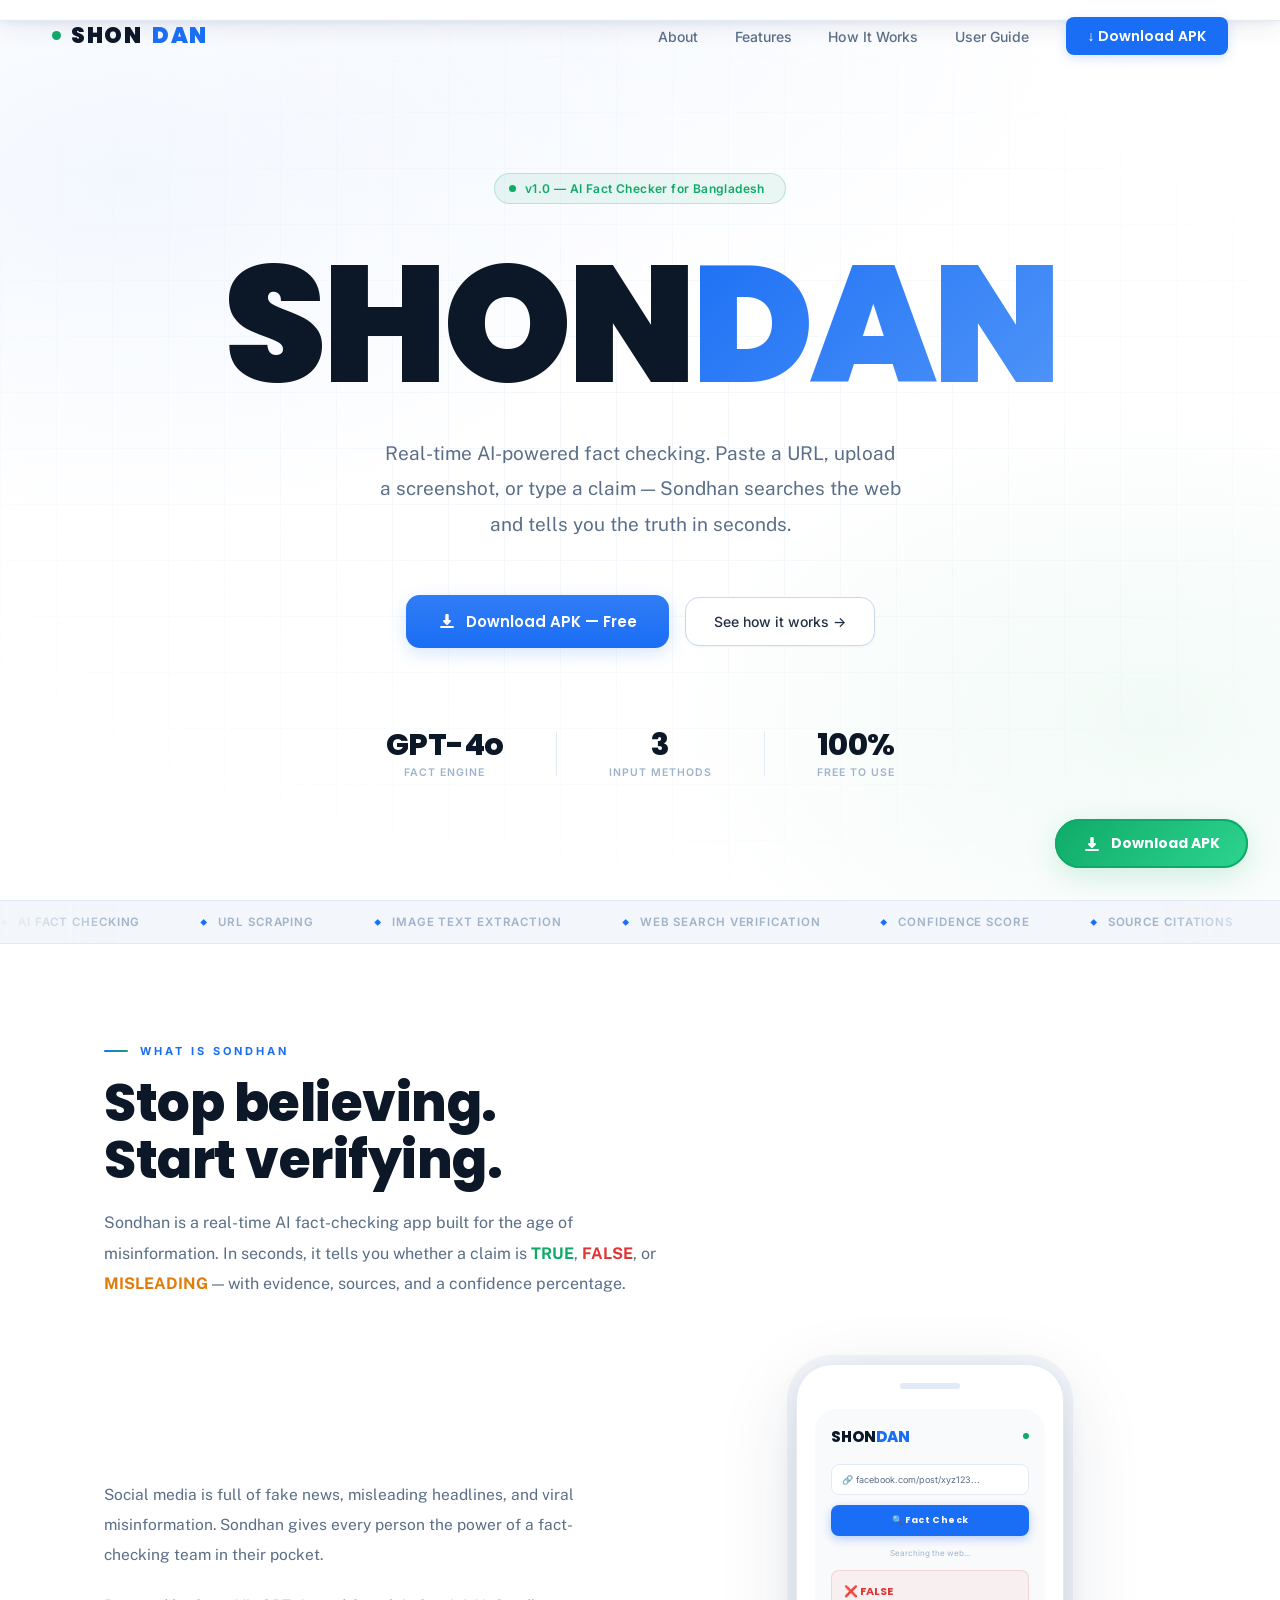
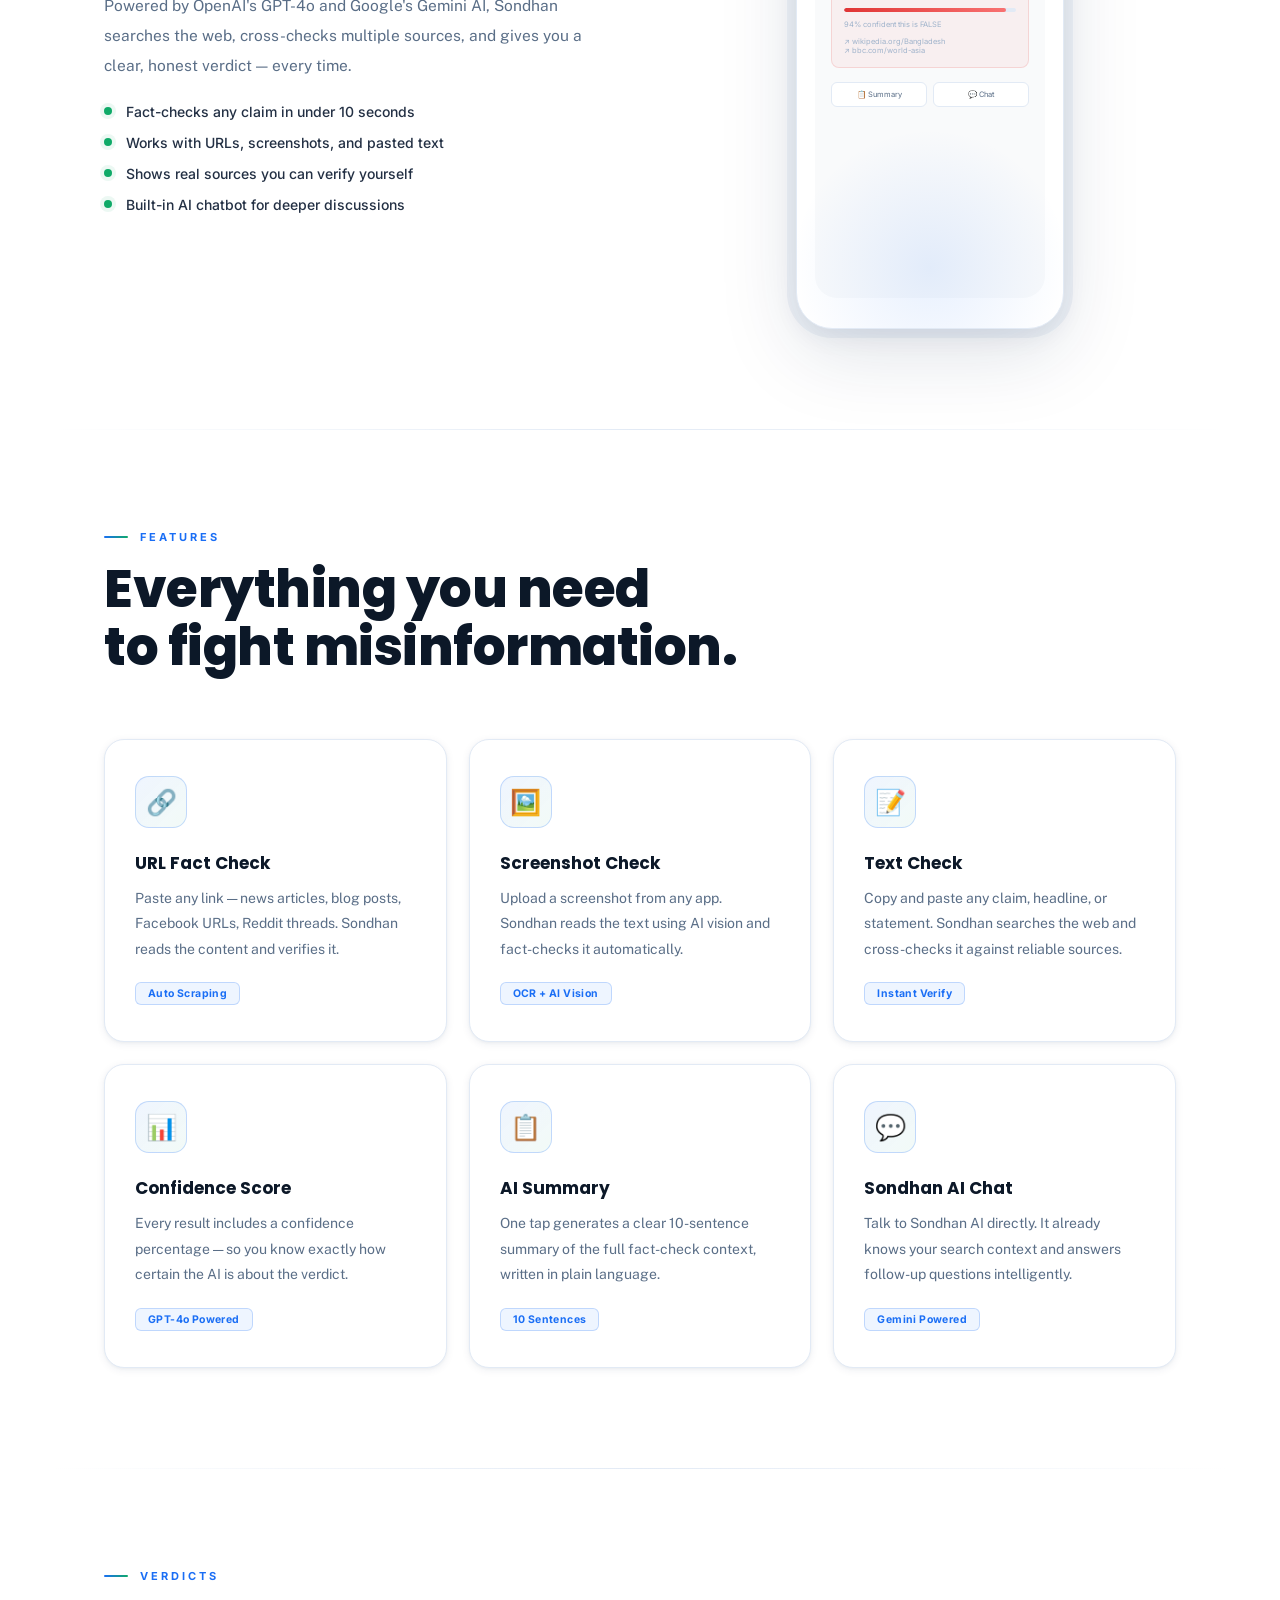
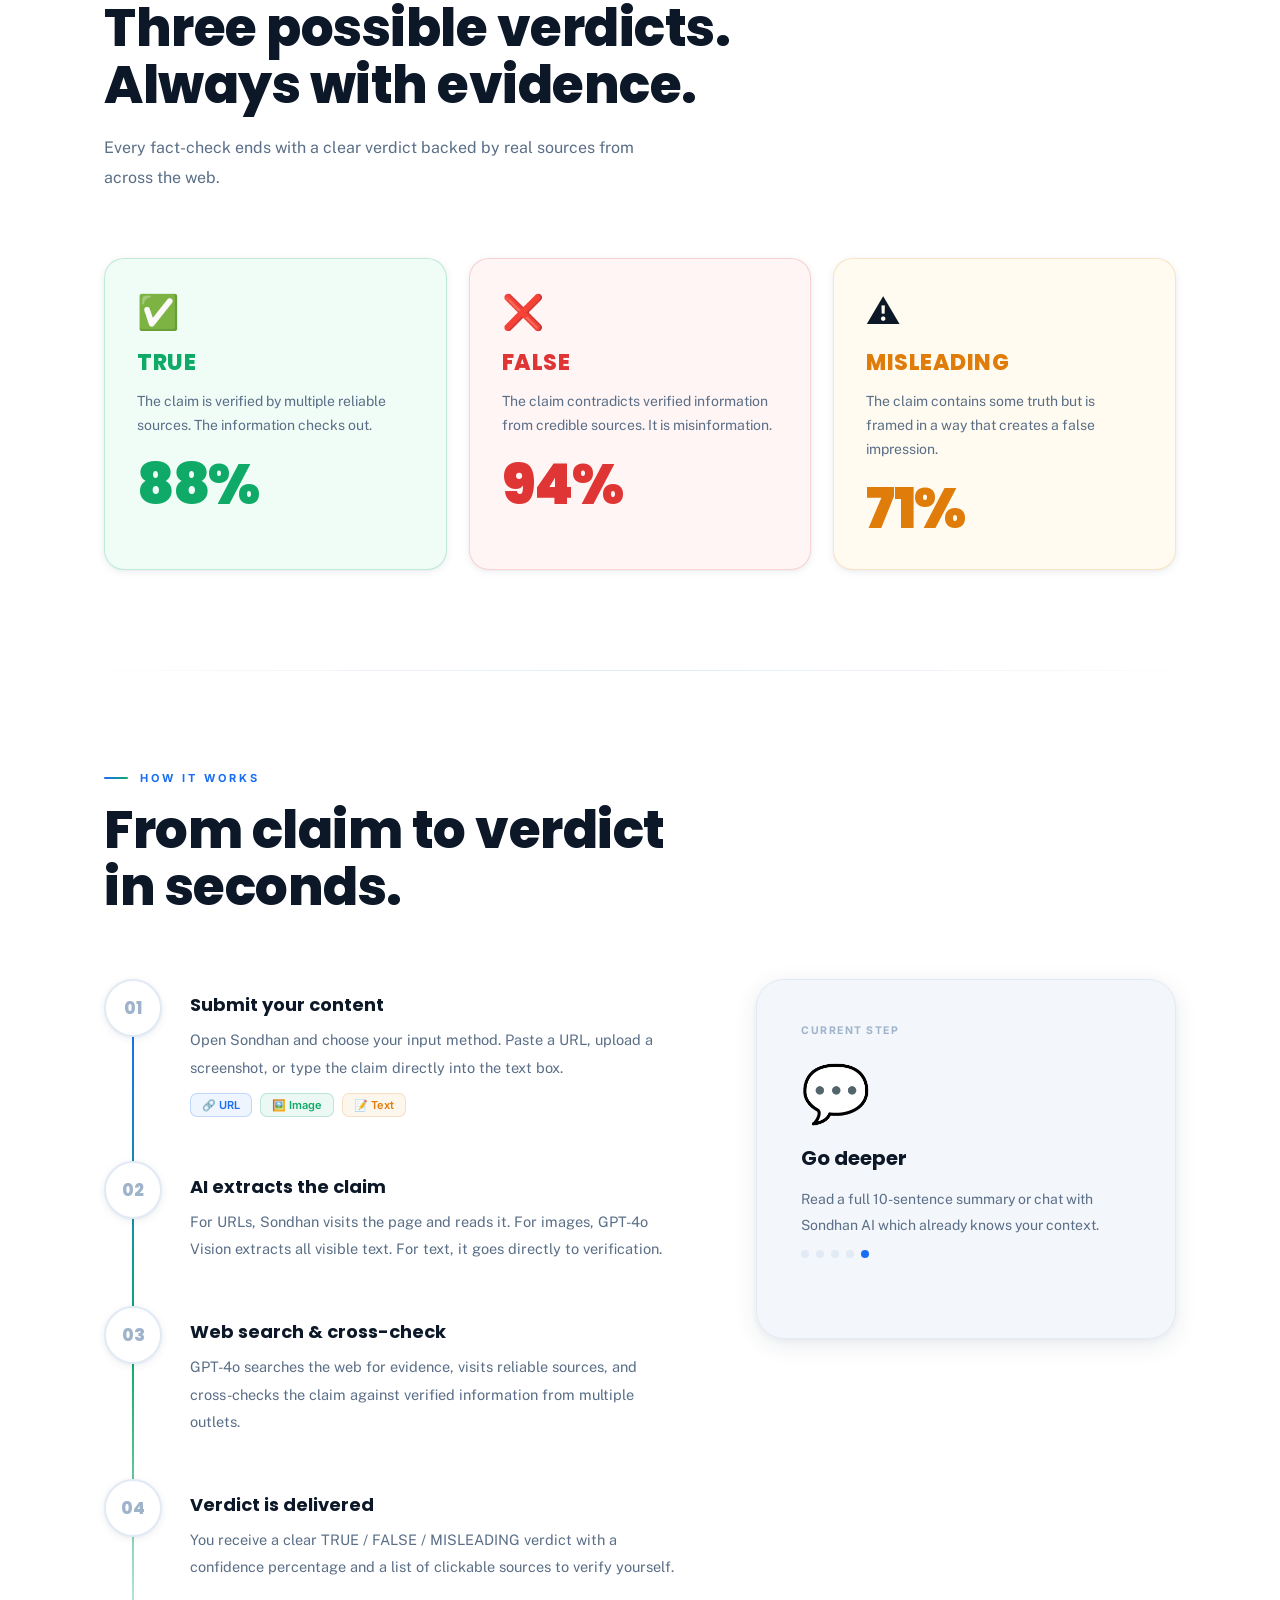
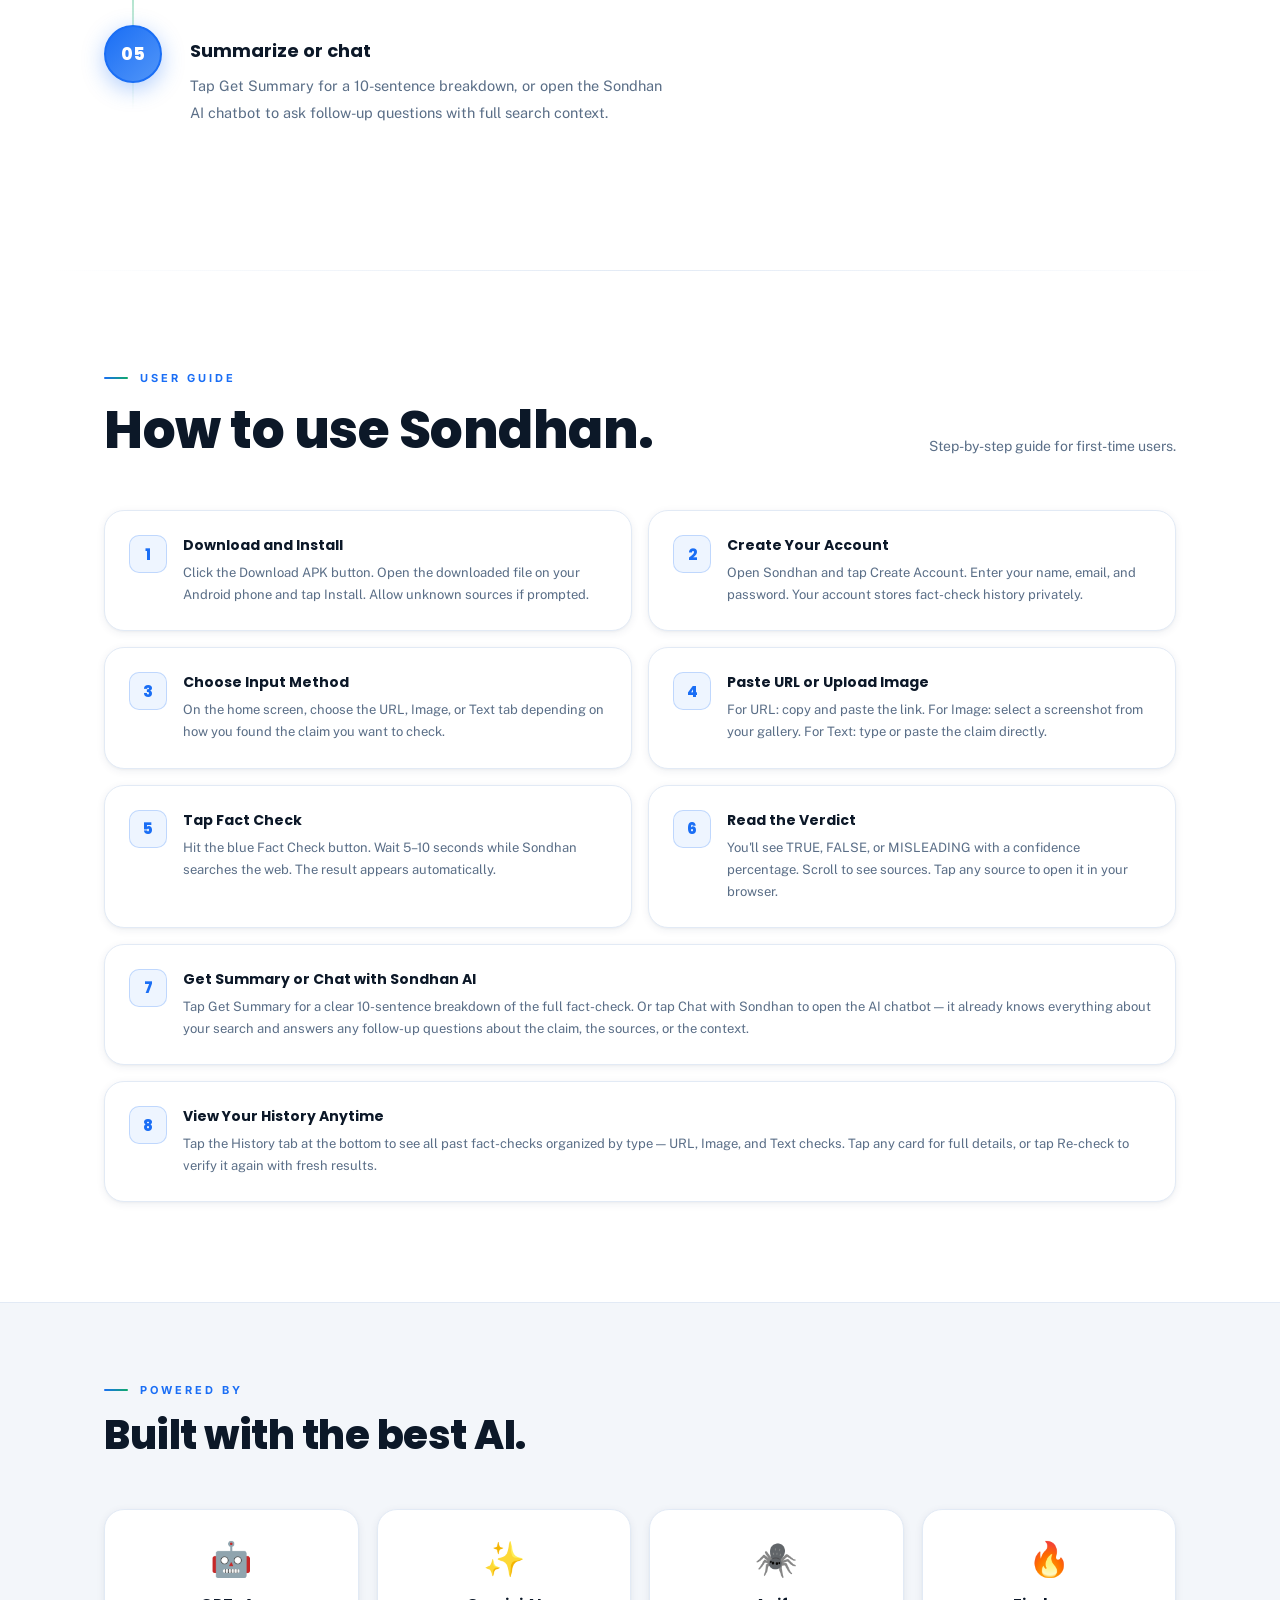
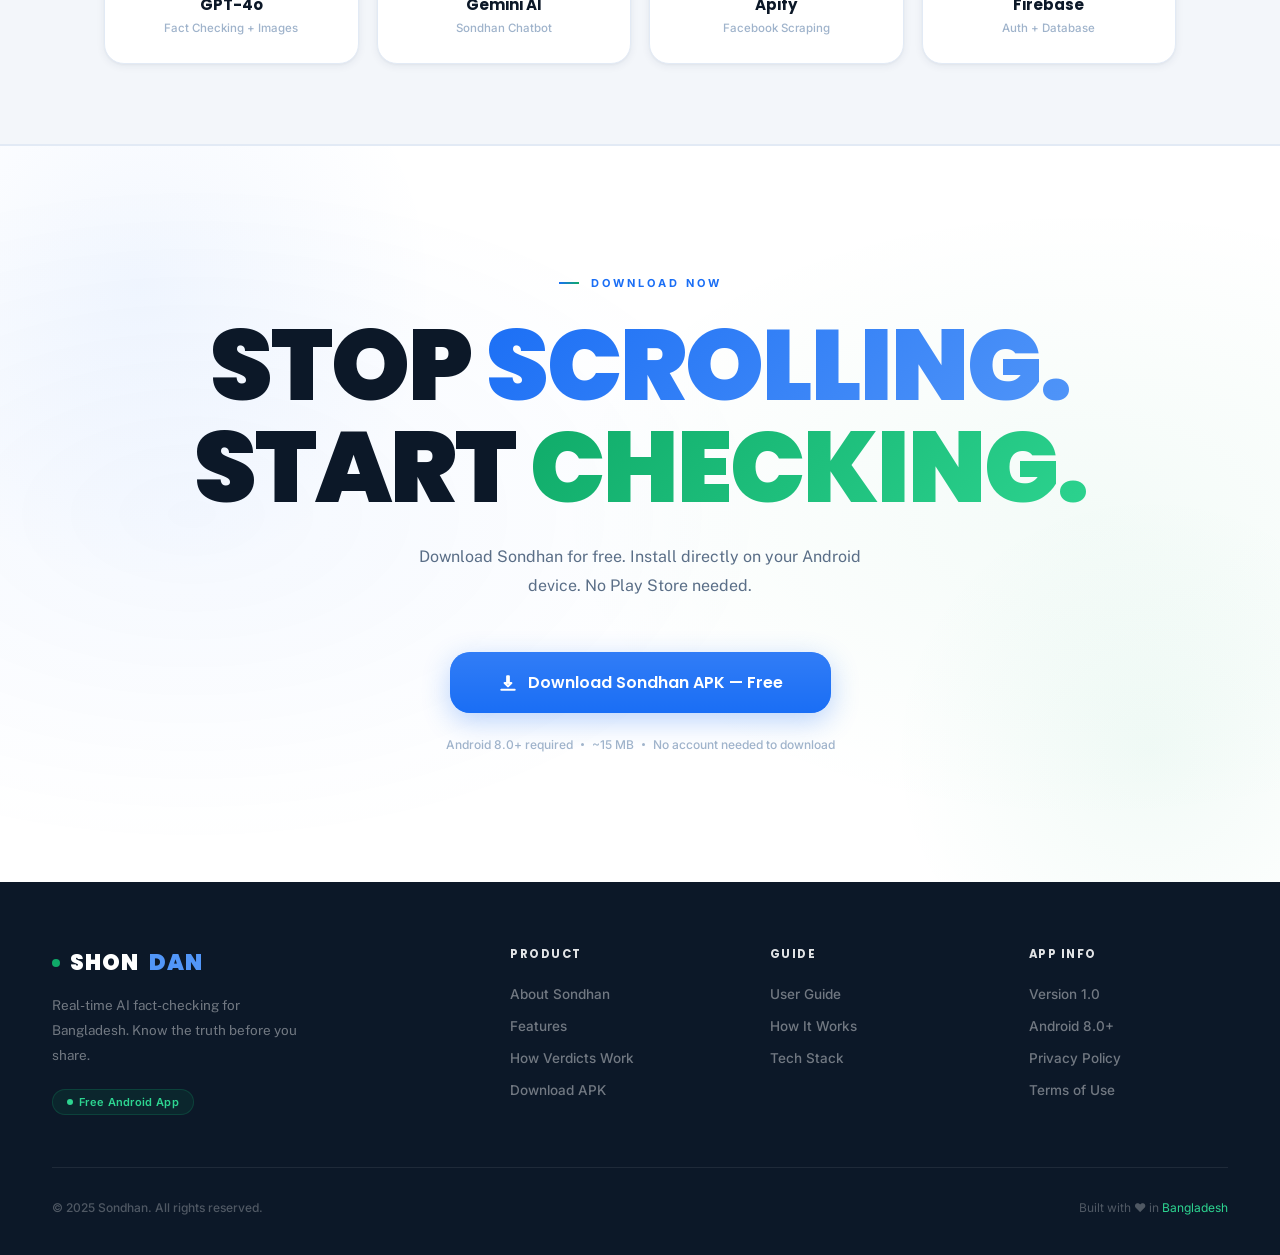
==== commit 2f722dc8: "Fix spelling: update branding from Shondan to Sondhan" ====
--- a/index.html
+++ b/index.html
@@ -5,27 +5,27 @@
   <meta name="viewport" content="width=device-width, initial-scale=1.0">
 
   <!-- SEO -->
-  <title>Shondan — Real-Time AI Fact Checker for Bangladesh</title>
-  <meta name="description" content="Shondan is a free, real-time AI-powered fact-checking app built for Bangladesh. Paste a URL, upload a screenshot, or type a claim — get a TRUE, FALSE, or MISLEADING verdict in seconds.">
-  <meta name="keywords" content="fact checker, AI fact check, Bangladesh misinformation, fake news detector, Shondan app, GPT-4o, truth checker">
-  <meta name="author" content="Shondan Team">
+  <title>Sondhan — Real-Time AI Fact Checker for Bangladesh</title>
+  <meta name="description" content="Sondhan is a free, real-time AI-powered fact-checking app built for Bangladesh. Paste a URL, upload a screenshot, or type a claim — get a TRUE, FALSE, or MISLEADING verdict in seconds.">
+  <meta name="keywords" content="fact checker, AI fact check, Bangladesh misinformation, fake news detector, Sondhan app, GPT-4o, truth checker">
+  <meta name="author" content="Sondhan Team">
   <meta name="robots" content="index, follow">
-  <link rel="canonical" href="https://shondan.app/">
+  <link rel="canonical" href="https://sondhan.app/">
 
   <!-- Open Graph -->
   <meta property="og:type"        content="website">
-  <meta property="og:url"         content="https://shondan.app/">
-  <meta property="og:title"       content="Shondan — Real-Time AI Fact Checker">
+  <meta property="og:url"         content="https://sondhan.app/">
+  <meta property="og:title"       content="Sondhan — Real-Time AI Fact Checker">
   <meta property="og:description" content="Stop believing. Start verifying. AI-powered fact-checking in seconds — free Android app.">
-  <meta property="og:image"       content="https://shondan.app/og-image.png">
+  <meta property="og:image"       content="https://sondhan.app/og-image.png">
   <meta property="og:locale"      content="en_US">
-  <meta property="og:site_name"   content="Shondan">
+  <meta property="og:site_name"   content="Sondhan">
 
   <!-- Twitter Card -->
   <meta name="twitter:card"        content="summary_large_image">
-  <meta name="twitter:title"       content="Shondan — Real-Time AI Fact Checker">
+  <meta name="twitter:title"       content="Sondhan — Real-Time AI Fact Checker">
   <meta name="twitter:description" content="Fact-check any URL, screenshot, or claim in seconds. Free Android app powered by GPT-4o.">
-  <meta name="twitter:image"       content="https://shondan.app/og-image.png">
+  <meta name="twitter:image"       content="https://sondhan.app/og-image.png">
 
   <!-- Favicon (inline SVG) -->
   <link rel="icon" href="data:image/svg+xml,<svg xmlns='http://www.w3.org/2000/svg' viewBox='0 0 100 100'><text y='.9em' font-size='90'>🔍</text></svg>">
@@ -44,7 +44,7 @@
 <div id="scroll-progress"></div>
 
 <!-- ── PAGE LOADER ──────────────────────── -->
-<div id="loader" role="status" aria-label="Loading Shondan">
+<div id="loader" role="status" aria-label="Loading Sondhan">
   <div class="loader-logo">
     <div class="loader-logo-dot"></div>
     SHON<span>DAN</span>
@@ -60,7 +60,7 @@
      NAV
 ════════════════════════════════════════ -->
 <nav class="nav" id="main-nav" aria-label="Main navigation">
-  <a href="#" class="nav-logo" id="nav-logo-link" aria-label="Shondan home">
+  <a href="#" class="nav-logo" id="nav-logo-link" aria-label="Sondhan home">
     <div class="nav-logo-dot" aria-hidden="true"></div>
     SHON<span class="nav-logo-accent">DAN</span>
   </a>
@@ -105,7 +105,7 @@
 
   <p class="hero-sub">
     Real-time AI-powered fact checking. Paste a URL, upload a screenshot,
-    or type a claim — Shondan searches the web and tells you the truth in seconds.
+    or type a claim — Sondhan searches the web and tells you the truth in seconds.
   </p>
 
   <div class="hero-cta-group">
@@ -149,7 +149,7 @@
     <div class="ticker-item">Confidence Score</div>
     <div class="ticker-item">Source Citations</div>
     <div class="ticker-item">AI Summary</div>
-    <div class="ticker-item">Shondan Chatbot</div>
+    <div class="ticker-item">Sondhan Chatbot</div>
     <div class="ticker-item">Search History</div>
     <div class="ticker-item">Android APK</div>
     <!-- Duplicate for seamless loop -->
@@ -160,7 +160,7 @@
     <div class="ticker-item">Confidence Score</div>
     <div class="ticker-item">Source Citations</div>
     <div class="ticker-item">AI Summary</div>
-    <div class="ticker-item">Shondan Chatbot</div>
+    <div class="ticker-item">Sondhan Chatbot</div>
     <div class="ticker-item">Search History</div>
     <div class="ticker-item">Android APK</div>
   </div>
@@ -170,10 +170,10 @@
      ABOUT
 ════════════════════════════════════════ -->
 <section class="section" id="about">
-  <div class="section-label reveal">What is Shondan</div>
+  <div class="section-label reveal">What is Sondhan</div>
   <h2 class="section-title reveal d1">Stop believing.<br>Start verifying.</h2>
   <p class="section-body reveal d2">
-    Shondan is a real-time AI fact-checking app built for the age of misinformation.
+    Sondhan is a real-time AI fact-checking app built for the age of misinformation.
     In seconds, it tells you whether a claim is
     <strong style="color:var(--true-color)">TRUE</strong>,
     <strong style="color:var(--false-color)">FALSE</strong>, or
@@ -185,10 +185,10 @@
     <div class="about-text reveal-left">
       <p>
         Social media is full of fake news, misleading headlines, and viral misinformation.
-        Shondan gives every person the power of a fact-checking team in their pocket.
+        Sondhan gives every person the power of a fact-checking team in their pocket.
       </p>
       <p>
-        Powered by OpenAI's GPT-4o and Google's Gemini AI, Shondan searches the web,
+        Powered by OpenAI's GPT-4o and Google's Gemini AI, Sondhan searches the web,
         cross-checks multiple sources, and gives you a clear, honest verdict — every time.
       </p>
       <div class="about-bullets">
@@ -258,7 +258,7 @@
       <div class="feature-card-top-bar" aria-hidden="true"></div>
       <div class="feature-icon" aria-hidden="true">🔗</div>
       <h3 class="feature-title">URL Fact Check</h3>
-      <p class="feature-desc">Paste any link — news articles, blog posts, Facebook URLs, Reddit threads. Shondan reads the content and verifies it.</p>
+      <p class="feature-desc">Paste any link — news articles, blog posts, Facebook URLs, Reddit threads. Sondhan reads the content and verifies it.</p>
       <span class="feature-tag">Auto Scraping</span>
     </article>
 
@@ -266,7 +266,7 @@
       <div class="feature-card-top-bar" aria-hidden="true"></div>
       <div class="feature-icon" aria-hidden="true">🖼️</div>
       <h3 class="feature-title">Screenshot Check</h3>
-      <p class="feature-desc">Upload a screenshot from any app. Shondan reads the text using AI vision and fact-checks it automatically.</p>
+      <p class="feature-desc">Upload a screenshot from any app. Sondhan reads the text using AI vision and fact-checks it automatically.</p>
       <span class="feature-tag">OCR + AI Vision</span>
     </article>
 
@@ -274,7 +274,7 @@
       <div class="feature-card-top-bar" aria-hidden="true"></div>
       <div class="feature-icon" aria-hidden="true">📝</div>
       <h3 class="feature-title">Text Check</h3>
-      <p class="feature-desc">Copy and paste any claim, headline, or statement. Shondan searches the web and cross-checks it against reliable sources.</p>
+      <p class="feature-desc">Copy and paste any claim, headline, or statement. Sondhan searches the web and cross-checks it against reliable sources.</p>
       <span class="feature-tag">Instant Verify</span>
     </article>
 
@@ -297,8 +297,8 @@
     <article class="feature-card reveal d3" id="feat-chat">
       <div class="feature-card-top-bar" aria-hidden="true"></div>
       <div class="feature-icon" aria-hidden="true">💬</div>
-      <h3 class="feature-title">Shondan AI Chat</h3>
-      <p class="feature-desc">Talk to Shondan AI directly. It already knows your search context and answers follow-up questions intelligently.</p>
+      <h3 class="feature-title">Sondhan AI Chat</h3>
+      <p class="feature-desc">Talk to Sondhan AI directly. It already knows your search context and answers follow-up questions intelligently.</p>
       <span class="feature-tag">Gemini Powered</span>
     </article>
   </div>
@@ -356,7 +356,7 @@
         <div class="step-num" aria-hidden="true">01</div>
         <div class="step-body">
           <h3 class="step-title">Submit your content</h3>
-          <p class="step-desc">Open Shondan and choose your input method. Paste a URL, upload a screenshot, or type the claim directly into the text box.</p>
+          <p class="step-desc">Open Sondhan and choose your input method. Paste a URL, upload a screenshot, or type the claim directly into the text box.</p>
           <div class="step-tags">
             <span class="step-tag tag-url">🔗 URL</span>
             <span class="step-tag tag-image">🖼️ Image</span>
@@ -369,7 +369,7 @@
         <div class="step-num" aria-hidden="true">02</div>
         <div class="step-body">
           <h3 class="step-title">AI extracts the claim</h3>
-          <p class="step-desc">For URLs, Shondan visits the page and reads it. For images, GPT-4o Vision extracts all visible text. For text, it goes directly to verification.</p>
+          <p class="step-desc">For URLs, Sondhan visits the page and reads it. For images, GPT-4o Vision extracts all visible text. For text, it goes directly to verification.</p>
         </div>
       </div>
 
@@ -393,7 +393,7 @@
         <div class="step-num" aria-hidden="true">05</div>
         <div class="step-body">
           <h3 class="step-title">Summarize or chat</h3>
-          <p class="step-desc">Tap Get Summary for a 10-sentence breakdown, or open the Shondan AI chatbot to ask follow-up questions with full search context.</p>
+          <p class="step-desc">Tap Get Summary for a 10-sentence breakdown, or open the Sondhan AI chatbot to ask follow-up questions with full search context.</p>
         </div>
       </div>
     </div>
@@ -405,7 +405,7 @@
       <div class="how-visual-step active" id="visual-0">
         <div class="how-visual-icon">📲</div>
         <div class="how-visual-title">Choose your input</div>
-        <p class="how-visual-desc">URL, screenshot, or typed text — Shondan accepts whatever you have and starts from there.</p>
+        <p class="how-visual-desc">URL, screenshot, or typed text — Sondhan accepts whatever you have and starts from there.</p>
       </div>
       <div class="how-visual-step" id="visual-1">
         <div class="how-visual-icon">🤖</div>
@@ -415,7 +415,7 @@
       <div class="how-visual-step" id="visual-2">
         <div class="how-visual-icon">🌐</div>
         <div class="how-visual-title">Web search in real time</div>
-        <p class="how-visual-desc">Shondan searches the web live and cross-checks your claim against multiple credible sources.</p>
+        <p class="how-visual-desc">Sondhan searches the web live and cross-checks your claim against multiple credible sources.</p>
       </div>
       <div class="how-visual-step" id="visual-3">
         <div class="how-visual-icon">⚡</div>
@@ -425,7 +425,7 @@
       <div class="how-visual-step" id="visual-4">
         <div class="how-visual-icon">💬</div>
         <div class="how-visual-title">Go deeper</div>
-        <p class="how-visual-desc">Read a full 10-sentence summary or chat with Shondan AI which already knows your context.</p>
+        <p class="how-visual-desc">Read a full 10-sentence summary or chat with Sondhan AI which already knows your context.</p>
       </div>
 
       <div class="how-progress">
@@ -448,7 +448,7 @@
   <div class="guide-header-row">
     <div>
       <div class="section-label reveal">User Guide</div>
-      <h2 class="section-title reveal d1" style="margin-bottom:0">How to use Shondan.</h2>
+      <h2 class="section-title reveal d1" style="margin-bottom:0">How to use Sondhan.</h2>
     </div>
     <p class="guide-header-sub reveal d2">Step-by-step guide for first-time users.</p>
   </div>
@@ -466,7 +466,7 @@
       <div class="guide-card-num">2</div>
       <div>
         <div class="guide-card-title">Create Your Account</div>
-        <p class="guide-card-desc">Open Shondan and tap Create Account. Enter your name, email, and password. Your account stores fact-check history privately.</p>
+        <p class="guide-card-desc">Open Sondhan and tap Create Account. Enter your name, email, and password. Your account stores fact-check history privately.</p>
       </div>
     </div>
 
@@ -490,7 +490,7 @@
       <div class="guide-card-num">5</div>
       <div>
         <div class="guide-card-title">Tap Fact Check</div>
-        <p class="guide-card-desc">Hit the blue Fact Check button. Wait 5–10 seconds while Shondan searches the web. The result appears automatically.</p>
+        <p class="guide-card-desc">Hit the blue Fact Check button. Wait 5–10 seconds while Sondhan searches the web. The result appears automatically.</p>
       </div>
     </div>
 
@@ -505,8 +505,8 @@
     <div class="guide-card guide-wide reveal d1" id="guide-7">
       <div class="guide-card-num">7</div>
       <div>
-        <div class="guide-card-title">Get Summary or Chat with Shondan AI</div>
-        <p class="guide-card-desc">Tap Get Summary for a clear 10-sentence breakdown of the full fact-check. Or tap Chat with Shondan to open the AI chatbot — it already knows everything about your search and answers any follow-up questions about the claim, the sources, or the context.</p>
+        <div class="guide-card-title">Get Summary or Chat with Sondhan AI</div>
+        <p class="guide-card-desc">Tap Get Summary for a clear 10-sentence breakdown of the full fact-check. Or tap Chat with Sondhan to open the AI chatbot — it already knows everything about your search and answers any follow-up questions about the claim, the sources, or the context.</p>
       </div>
     </div>
 
@@ -537,7 +537,7 @@
       <div class="tech-card reveal d2" id="tech-gemini">
         <span class="tech-emoji" aria-hidden="true">✨</span>
         <div class="tech-name">Gemini AI</div>
-        <div class="tech-role">Shondan Chatbot</div>
+        <div class="tech-role">Sondhan Chatbot</div>
       </div>
       <div class="tech-card reveal d3" id="tech-apify">
         <span class="tech-emoji" aria-hidden="true">🕷️</span>
@@ -568,7 +568,7 @@
   </h2>
 
   <p class="cta-sub reveal d2">
-    Download Shondan for free. Install directly on your Android device. No Play Store needed.
+    Download Sondhan for free. Install directly on your Android device. No Play Store needed.
   </p>
 
   <a href="Sondhan.apk" download="Sondhan.apk" class="btn-primary btn-download reveal d3" id="apk-download-btn">
@@ -577,7 +577,7 @@
       <path d="M12 16l-4-4h3V4h2v8h3l-4 4z"/>
       <path d="M4 20h16"/>
     </svg>
-    Download Shondan APK — Free
+    Download Sondhan APK — Free
   </a>
 
   <div class="cta-meta reveal d4">
@@ -610,7 +610,7 @@
     <div>
       <div class="footer-col-title">Product</div>
       <ul class="footer-col-links" role="list">
-        <li><a href="#about">About Shondan</a></li>
+        <li><a href="#about">About Sondhan</a></li>
         <li><a href="#features">Features</a></li>
         <li><a href="#verdicts">How Verdicts Work</a></li>
         <li><a href="#download">Download APK</a></li>
@@ -640,13 +640,13 @@
   </div>
 
   <div class="footer-bottom">
-    <div class="footer-copy">© 2025 Shondan. All rights reserved.</div>
+    <div class="footer-copy">© 2025 Sondhan. All rights reserved.</div>
     <div class="footer-made">Built with ❤️ in <span>Bangladesh</span></div>
   </div>
 </footer>
 
 <!-- ── FLOATING ACTION BUTTON ────────────── -->
-<a href="Sondhan.apk" download="Sondhan.apk" class="fab" id="fab" aria-label="Download Shondan APK">
+<a href="Sondhan.apk" download="Sondhan.apk" class="fab" id="fab" aria-label="Download Sondhan APK">
   <div class="fab-pulse-ring" aria-hidden="true"></div>
   <svg viewBox="0 0 24 24" fill="none" stroke="currentColor" stroke-width="2.5" stroke-linecap="round" stroke-linejoin="round" aria-hidden="true">
     <path d="M12 16l-4-4h3V4h2v8h3l-4 4z"/>
--- a/css/style.css
+++ b/css/style.css
@@ -1,5 +1,5 @@
 /* ========================================
-   SHONDAN — style.css
+   SONDHAN — style.css
    White-dominant | Blue + Green accents
    Fonts: Poppins | Public Sans | Inter
 ======================================== */
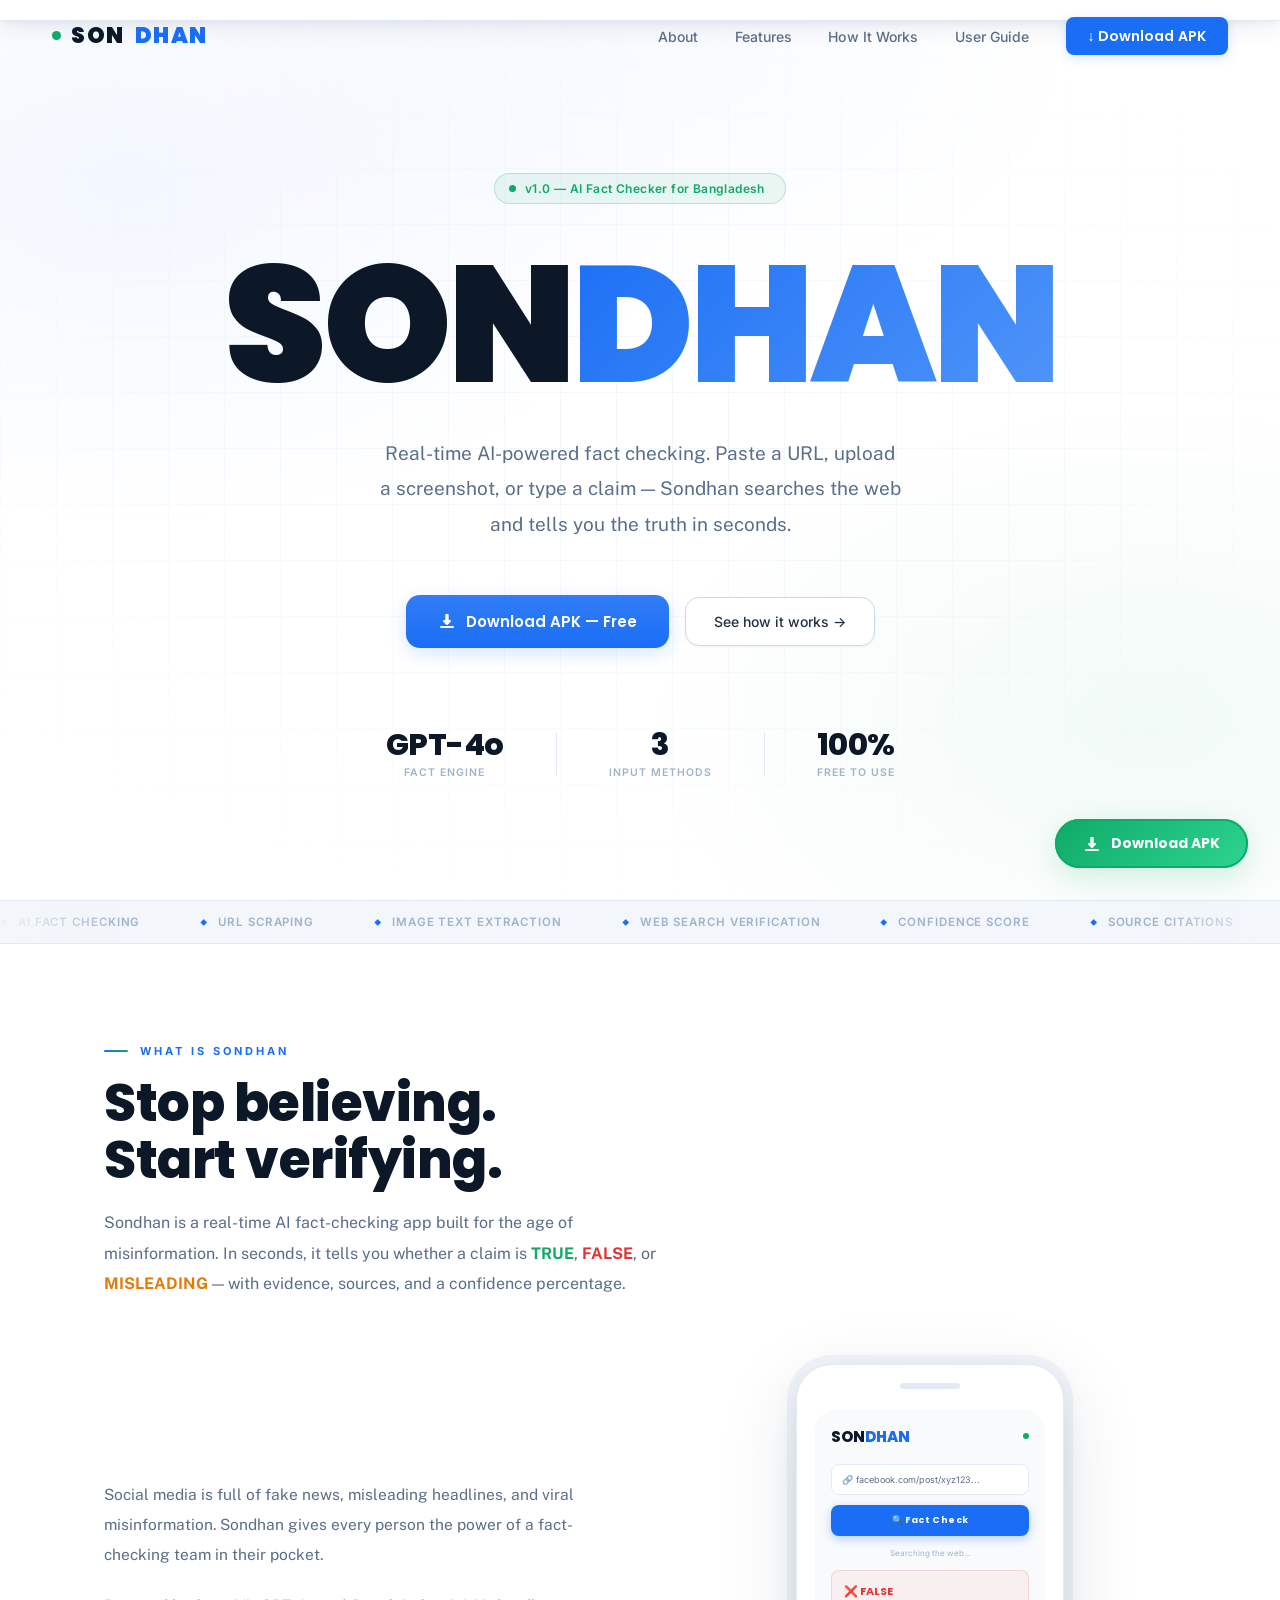
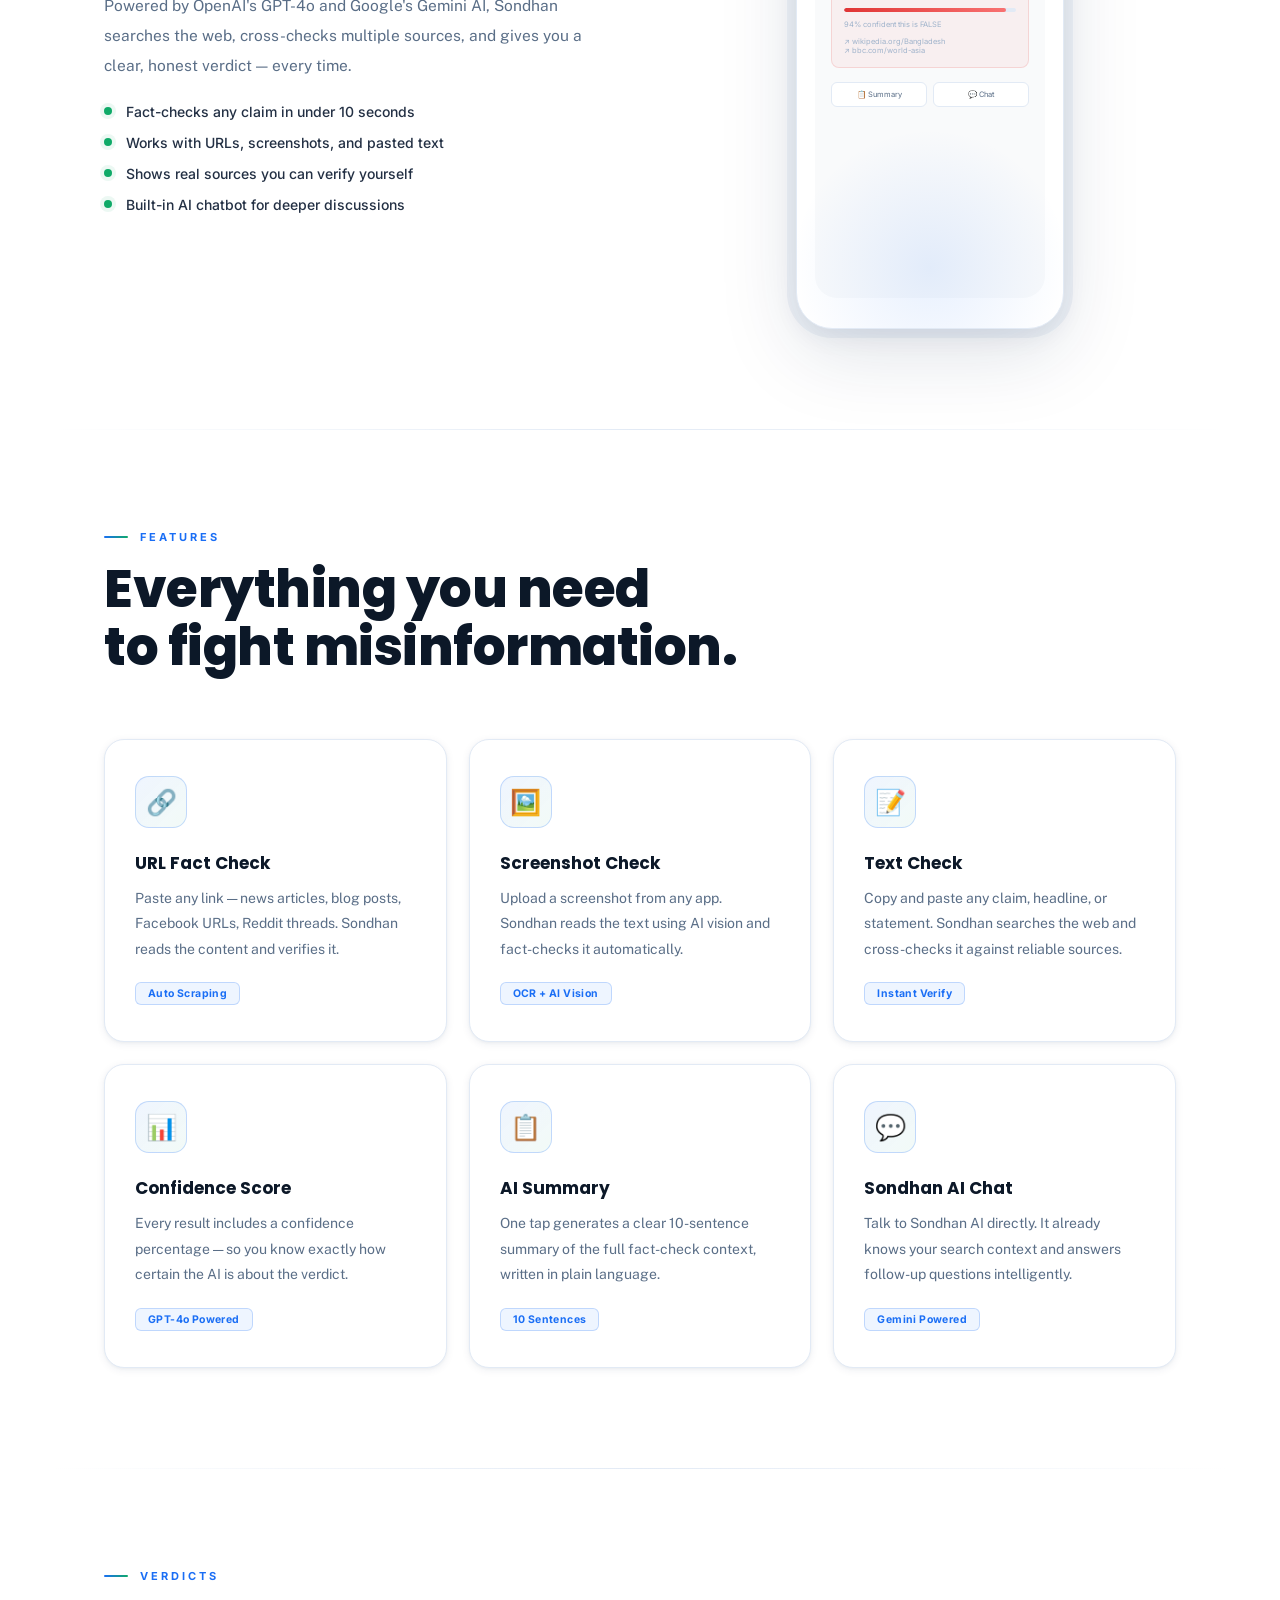
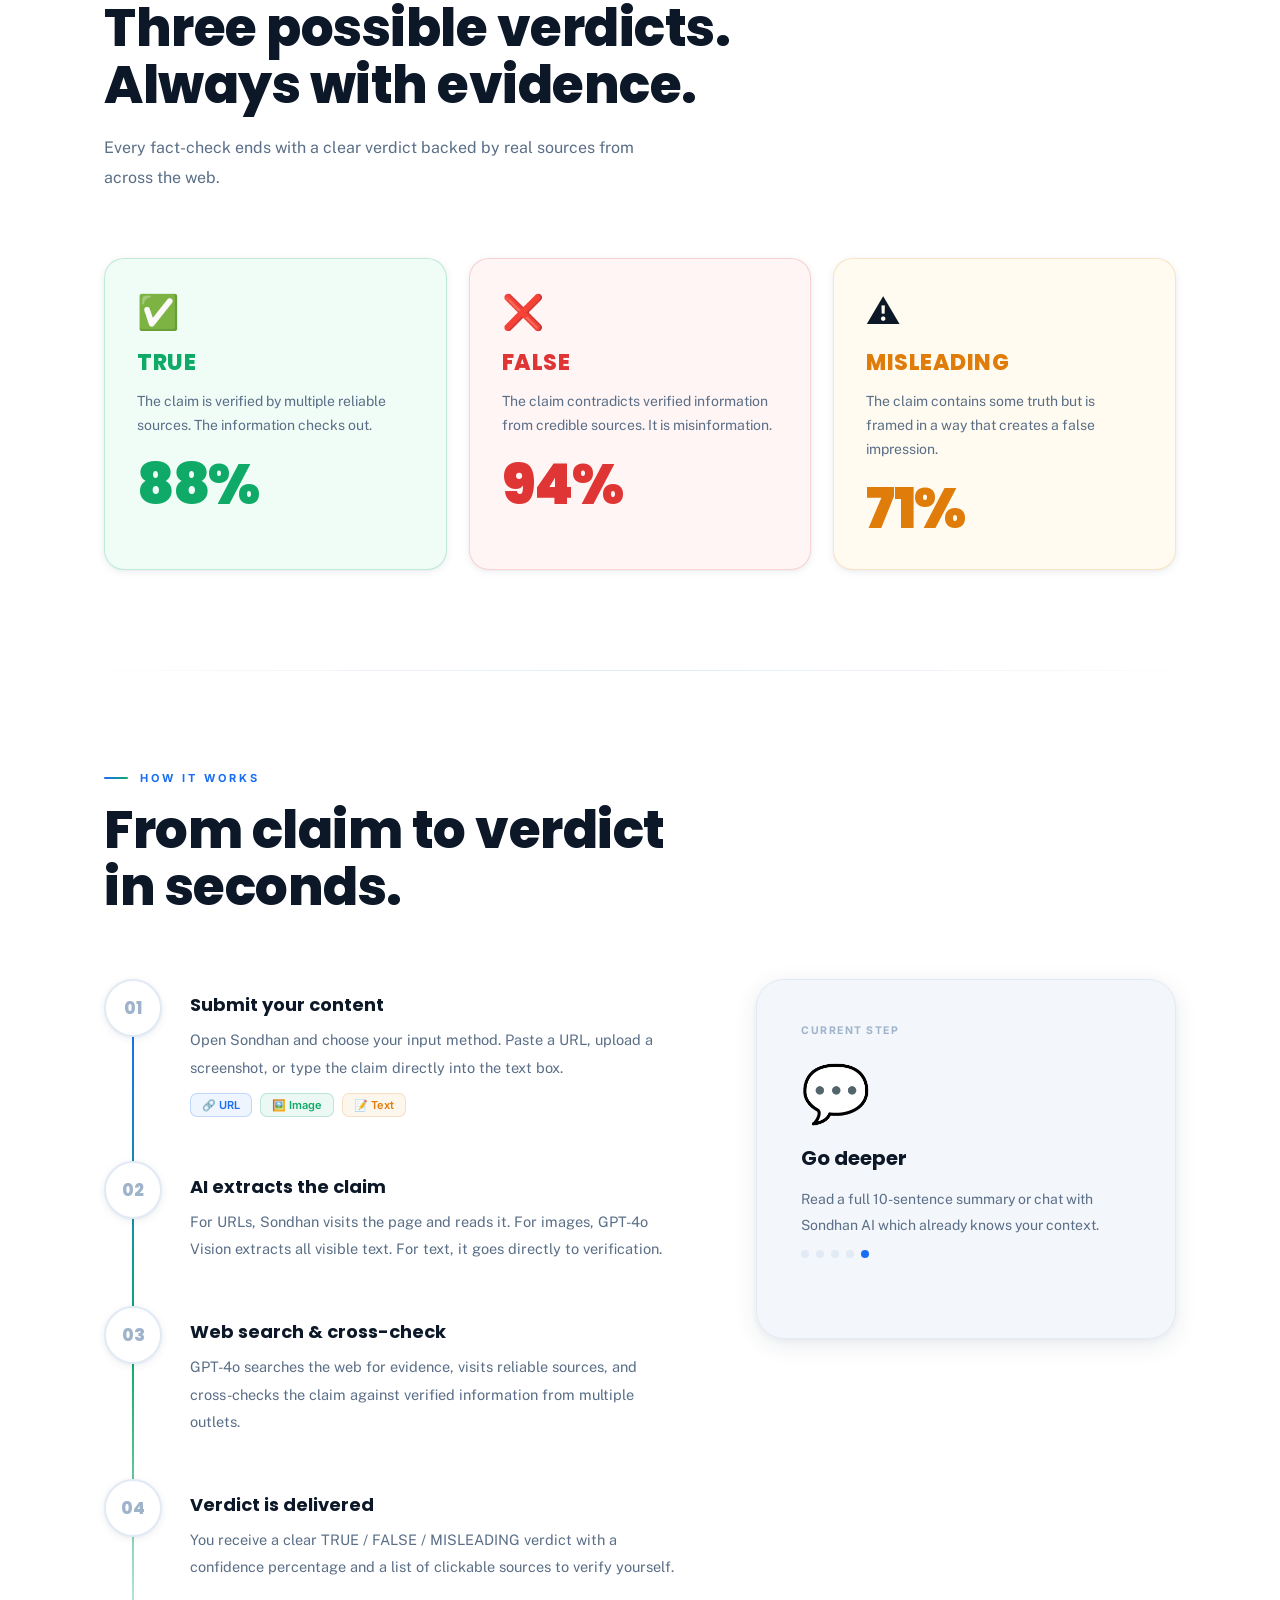
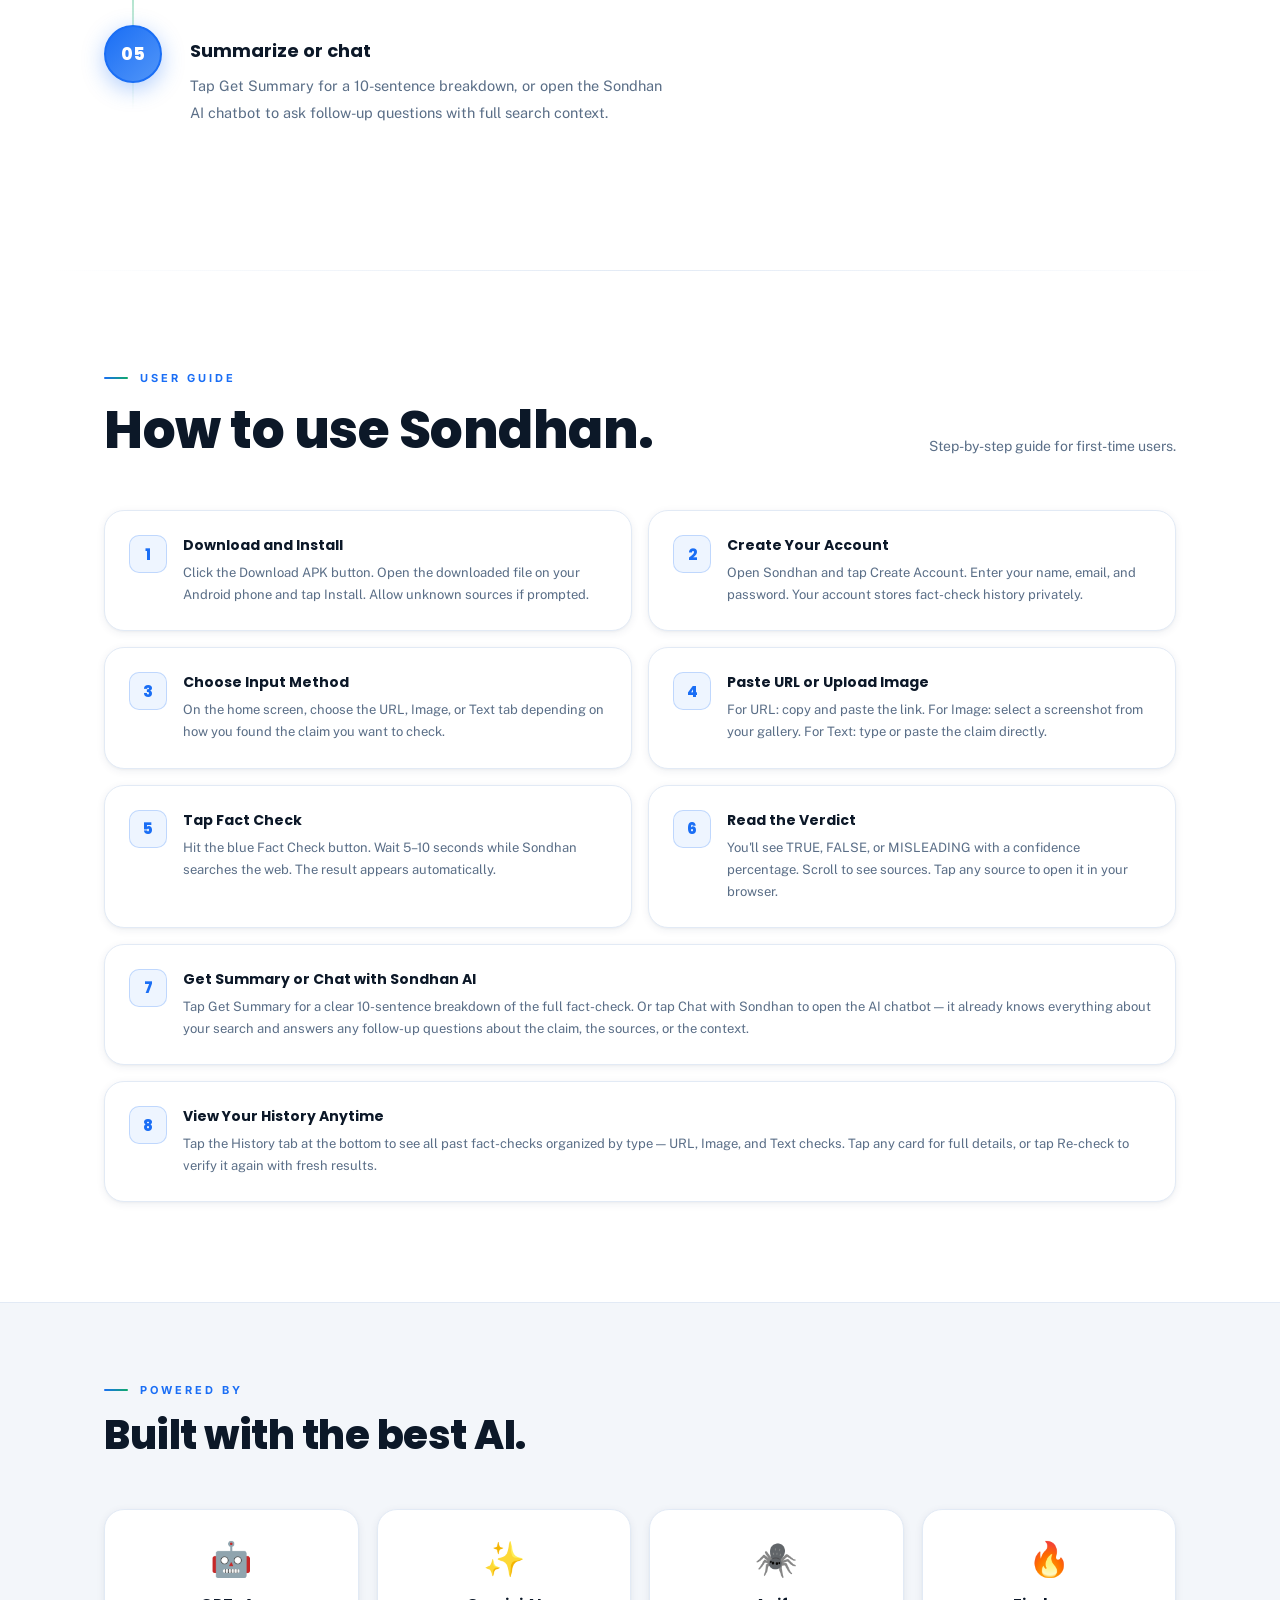
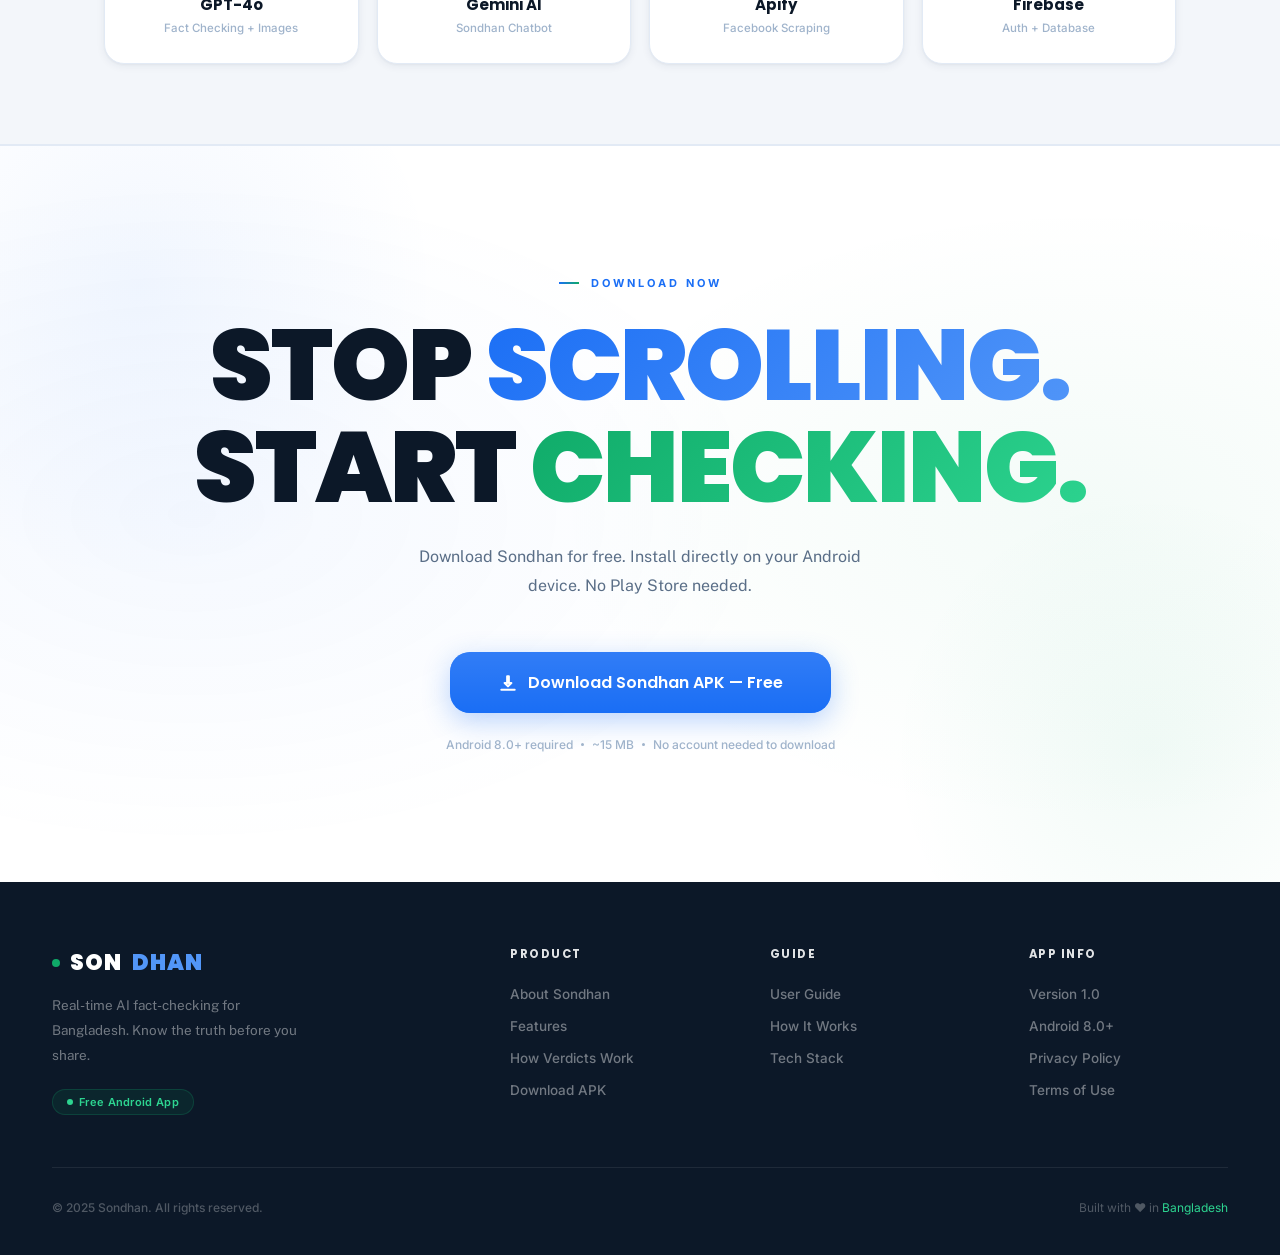
==== commit 87cec637: "Fix spelling: update uppercase logo from SHON/DAN to SON/DHAN" ====
--- a/index.html
+++ b/index.html
@@ -47,7 +47,7 @@
 <div id="loader" role="status" aria-label="Loading Sondhan">
   <div class="loader-logo">
     <div class="loader-logo-dot"></div>
-    SHON<span>DAN</span>
+    SON<span>DHAN</span>
   </div>
   <div class="loader-bar-track">
     <div class="loader-bar-fill"></div>
@@ -62,7 +62,7 @@
 <nav class="nav" id="main-nav" aria-label="Main navigation">
   <a href="#" class="nav-logo" id="nav-logo-link" aria-label="Sondhan home">
     <div class="nav-logo-dot" aria-hidden="true"></div>
-    SHON<span class="nav-logo-accent">DAN</span>
+    SON<span class="nav-logo-accent">DHAN</span>
   </a>
 
   <ul class="nav-links" role="list">
@@ -100,7 +100,7 @@
   </div>
 
   <h1 class="hero-title">
-    SHON<span class="hero-title-accent">DAN</span>
+    SON<span class="hero-title-accent">DHAN</span>
   </h1>
 
   <p class="hero-sub">
@@ -216,7 +216,7 @@
         <div class="phone-notch"></div>
         <div class="phone-screen">
           <div class="phone-header">
-            <div class="phone-logo-text">SHON<span>DAN</span></div>
+            <div class="phone-logo-text">SON<span>DHAN</span></div>
             <div class="phone-status-dot"></div>
           </div>
           <div class="phone-input">🔗 facebook.com/post/xyz123...</div>
@@ -598,7 +598,7 @@
     <div class="footer-brand">
       <div class="footer-brand-logo">
         <div class="footer-brand-dot" aria-hidden="true"></div>
-        SHON<span>DAN</span>
+        SON<span>DHAN</span>
       </div>
       <p class="footer-tagline">
         Real-time AI fact-checking for Bangladesh. Know the truth before you share.
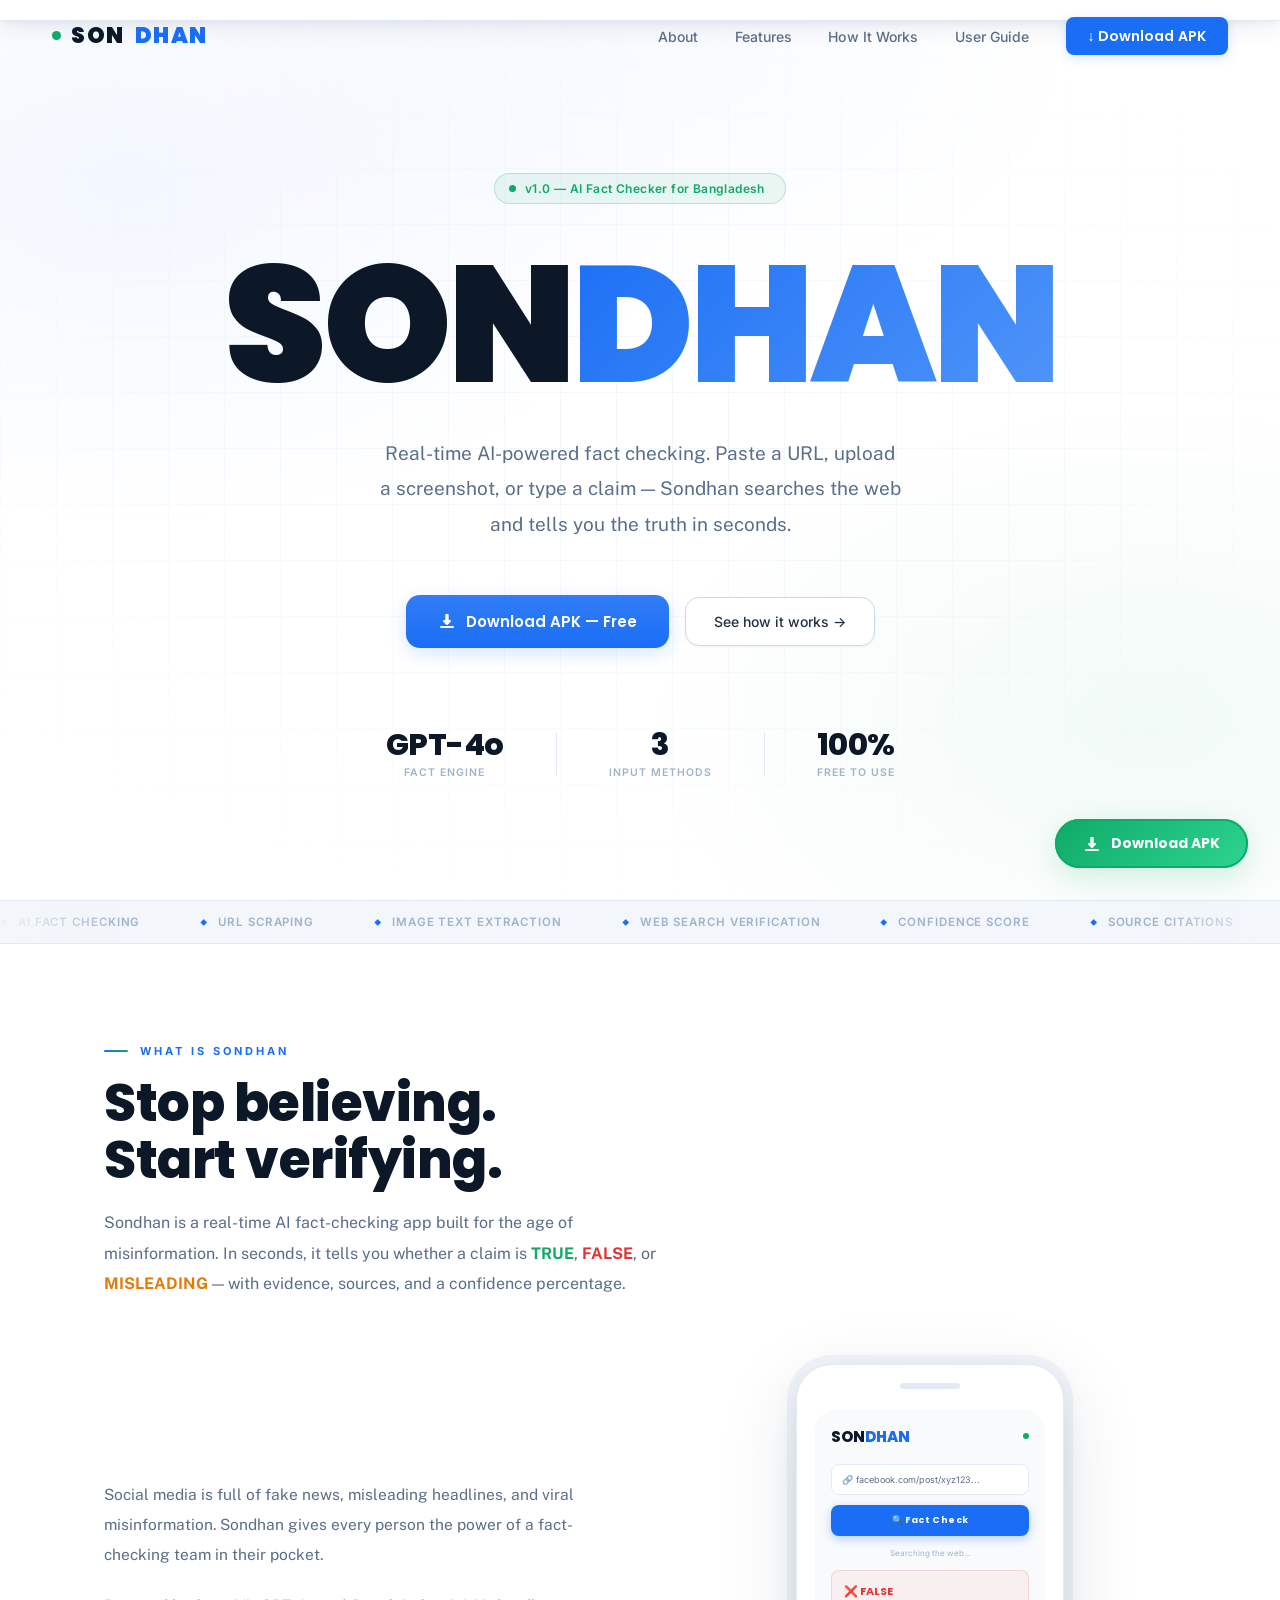
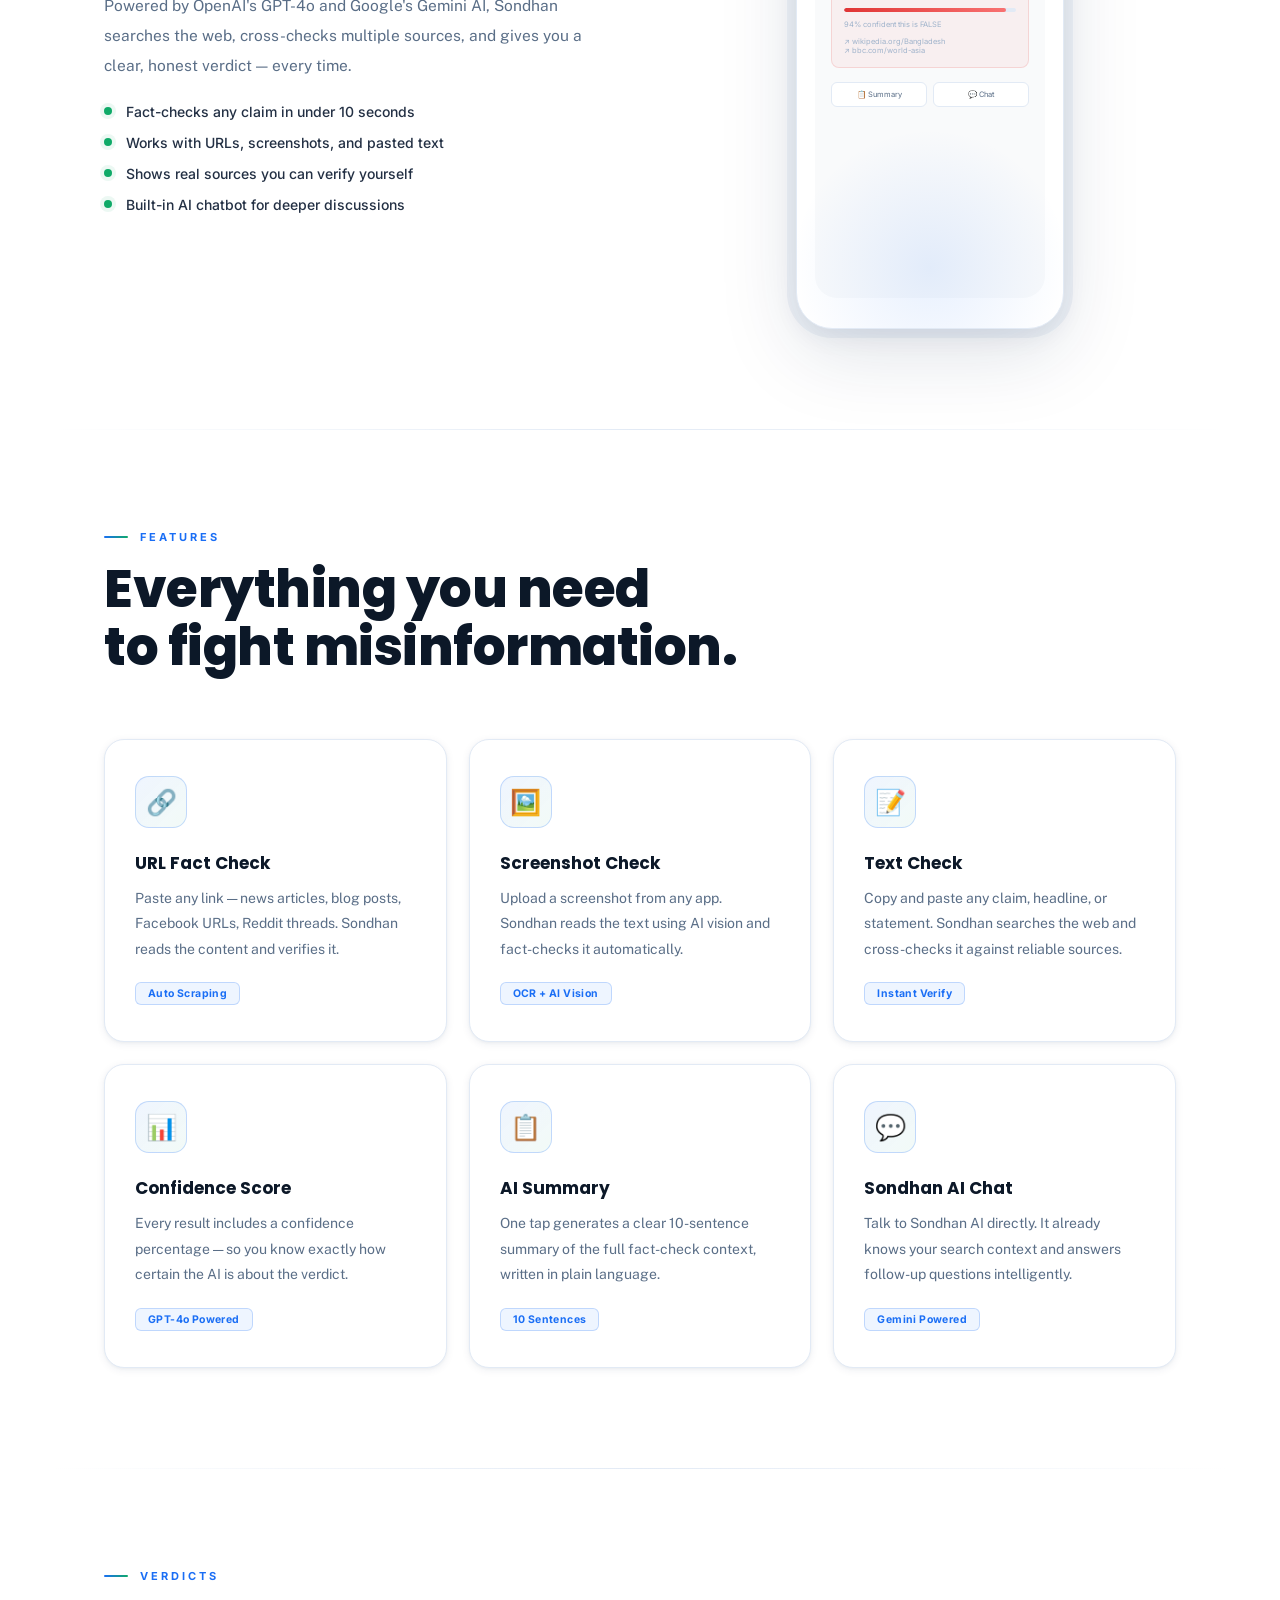
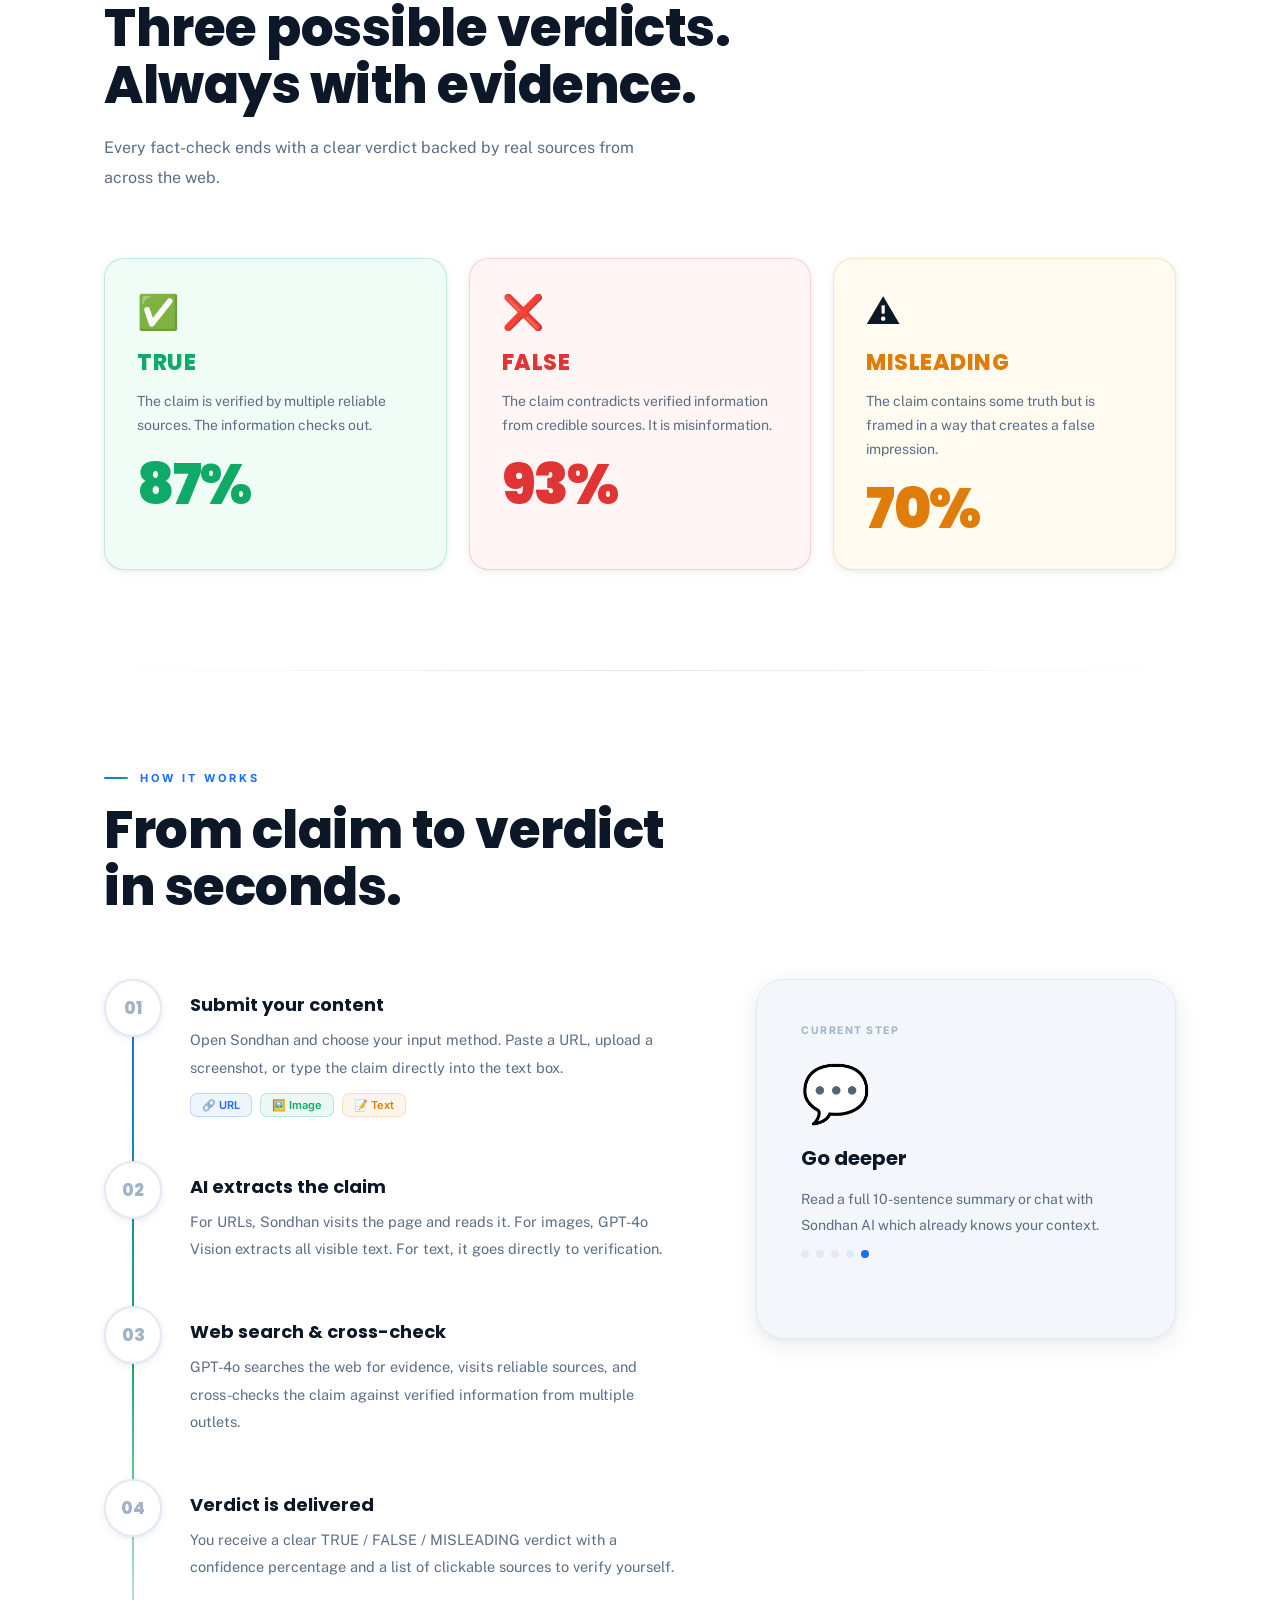
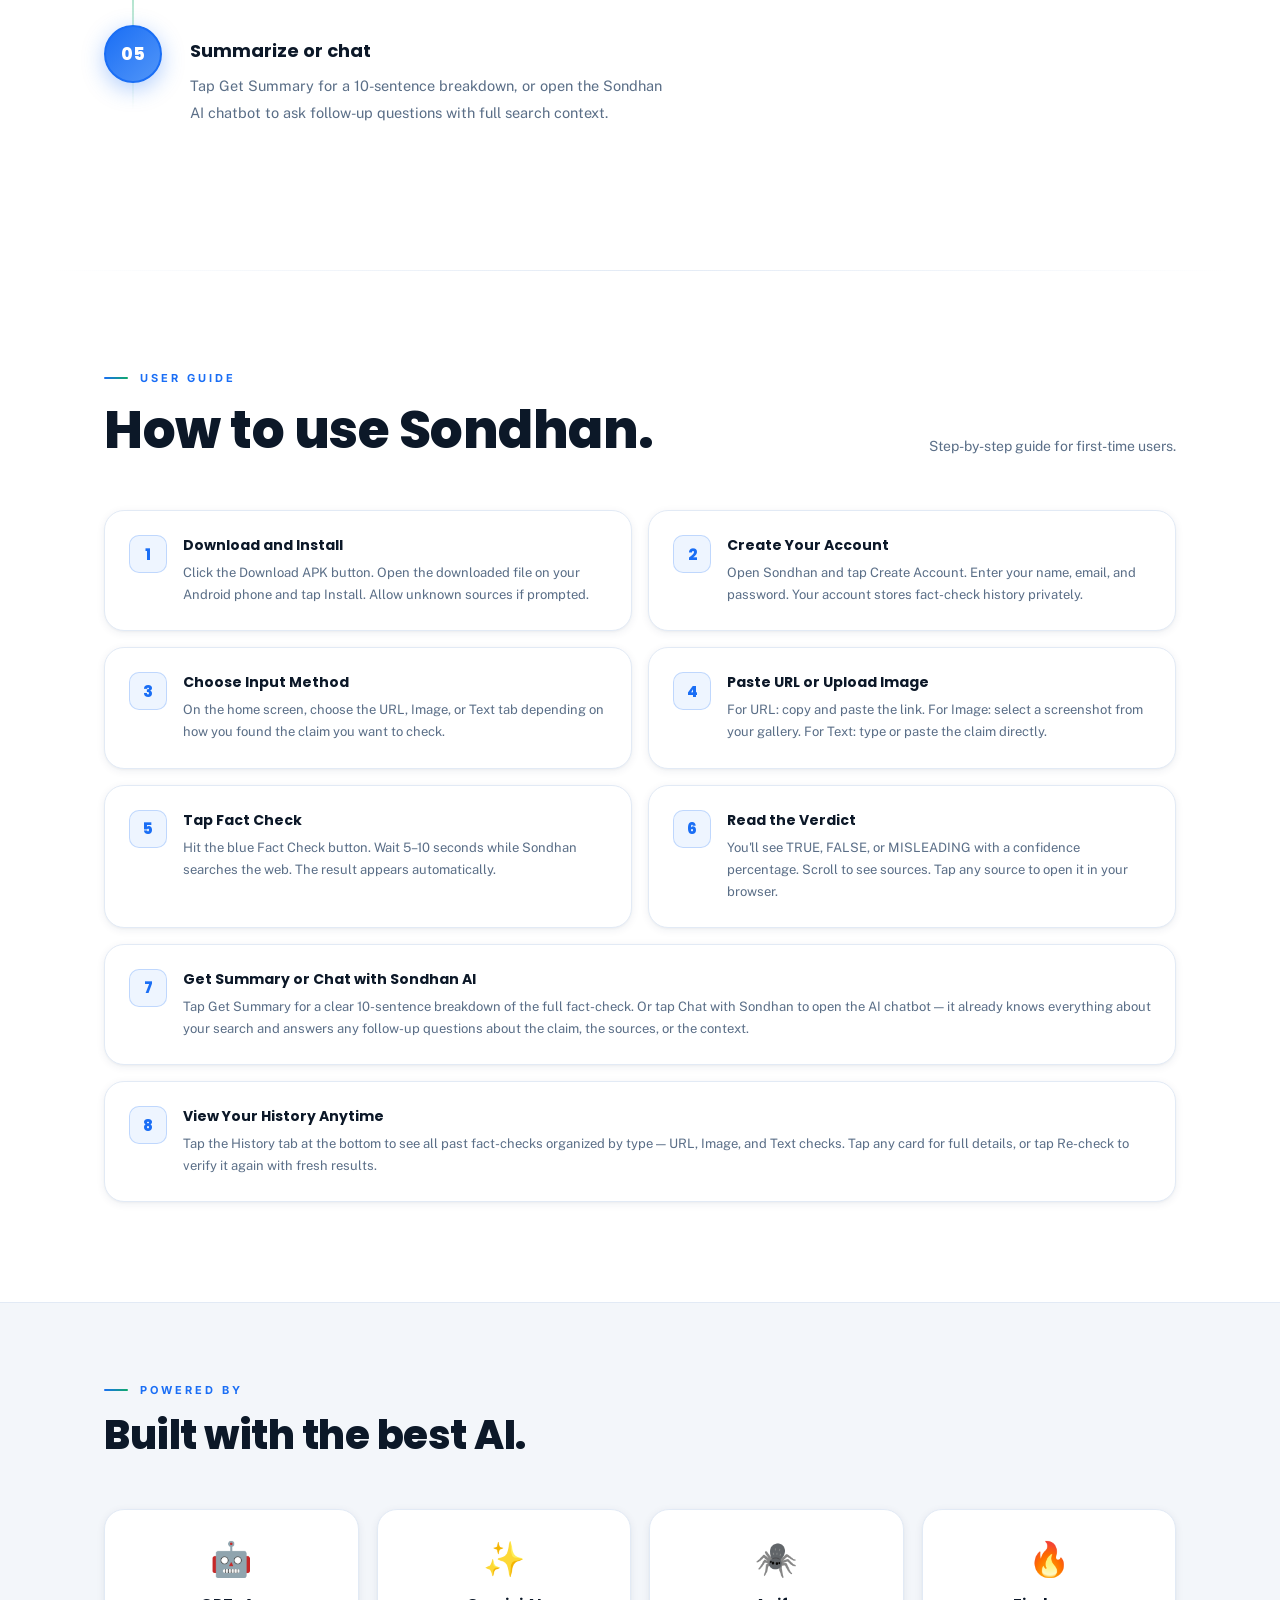
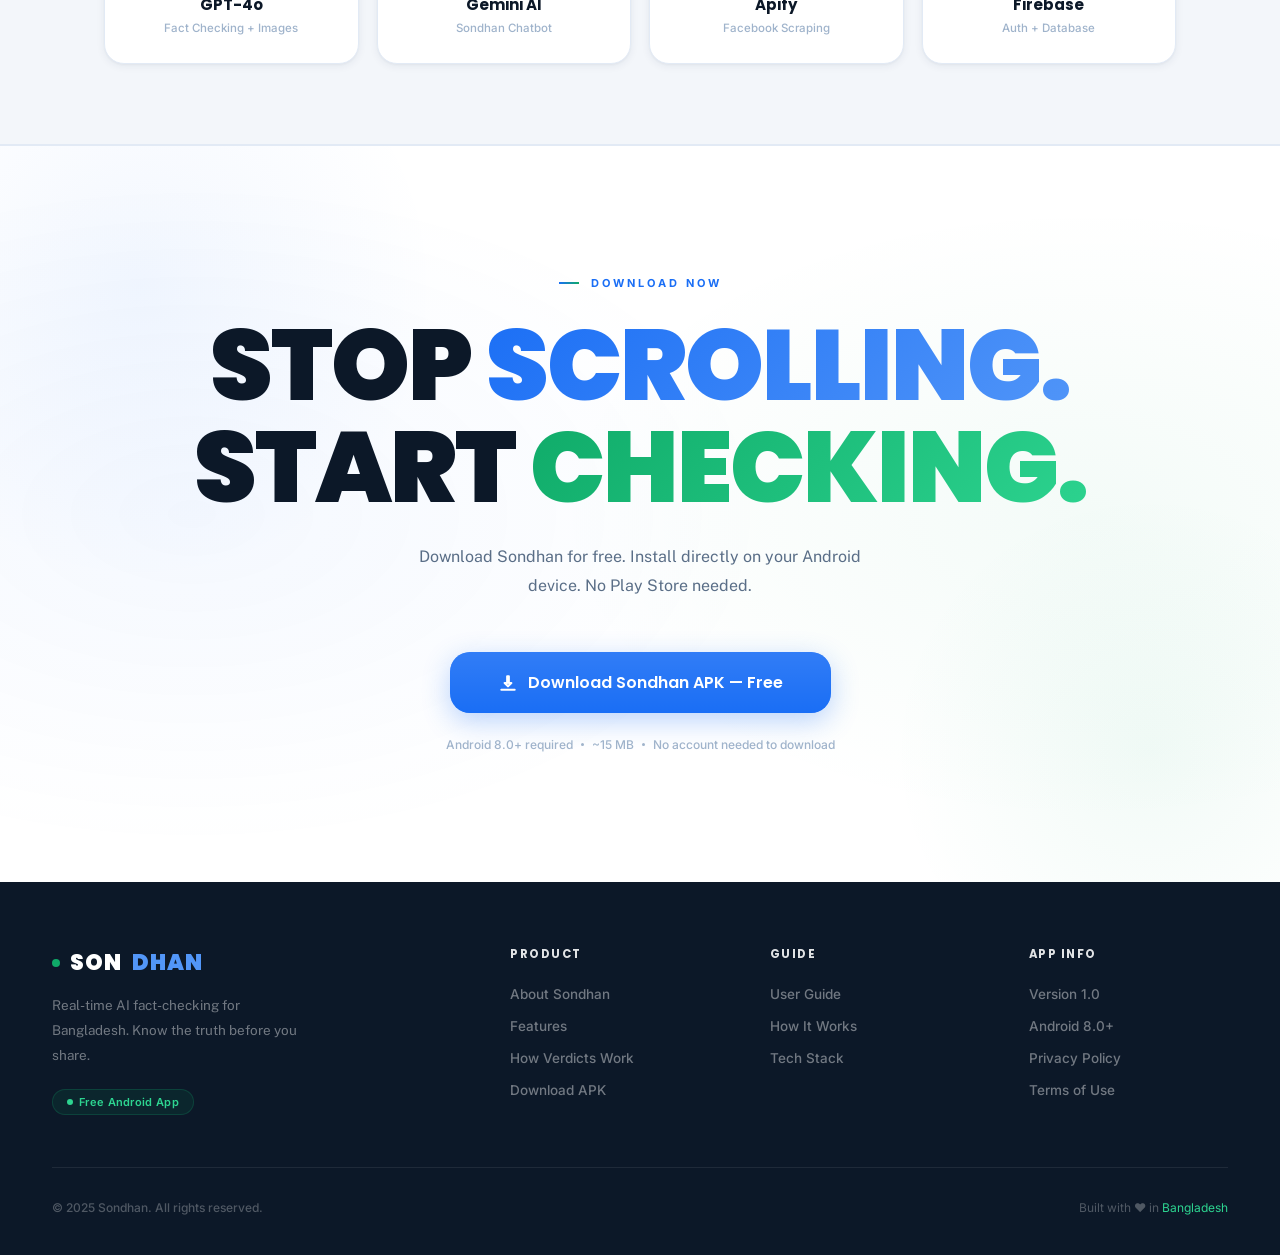
==== commit fc004608: "Update all 'Download APK' buttons and links to download Sondhan.apk directly" ====
--- a/index.html
+++ b/index.html
@@ -70,7 +70,7 @@
     <li><a href="#features"     class="nav-link">Features</a></li>
     <li><a href="#how-it-works" class="nav-link">How It Works</a></li>
     <li><a href="#guide"        class="nav-link">User Guide</a></li>
-    <li><a href="#download"     class="nav-link nav-cta" id="nav-download-btn">↓ Download APK</a></li>
+    <li><a href="Sondhan.apk" download="Sondhan.apk" class="nav-link nav-cta" id="nav-download-btn">↓ Download APK</a></li>
   </ul>
 
   <button class="nav-hamburger" id="hamburger" aria-label="Toggle mobile menu" aria-expanded="false">
@@ -84,7 +84,7 @@
   <a href="#features"     class="nav-link">Features</a>
   <a href="#how-it-works" class="nav-link">How It Works</a>
   <a href="#guide"        class="nav-link">User Guide</a>
-  <a href="#download"     class="nav-link nav-cta">↓ Download APK — Free</a>
+  <a href="Sondhan.apk" download="Sondhan.apk" class="nav-link nav-cta">↓ Download APK — Free</a>
 </nav>
 
 <!-- ═══════════════════════════════════════
@@ -109,7 +109,7 @@
   </p>
 
   <div class="hero-cta-group">
-    <a href="#download" class="btn-primary" id="hero-download-btn">
+    <a href="Sondhan.apk" download="Sondhan.apk" class="btn-primary" id="hero-download-btn">
       <svg viewBox="0 0 24 24" fill="none" stroke="currentColor" stroke-width="2.5" stroke-linecap="round" stroke-linejoin="round" aria-hidden="true">
         <path d="M12 16l-4-4h3V4h2v8h3l-4 4z"/>
         <path d="M4 20h16"/>
@@ -613,7 +613,7 @@
         <li><a href="#about">About Sondhan</a></li>
         <li><a href="#features">Features</a></li>
         <li><a href="#verdicts">How Verdicts Work</a></li>
-        <li><a href="#download">Download APK</a></li>
+        <li><a href="Sondhan.apk" download="Sondhan.apk">Download APK</a></li>
       </ul>
     </div>
 
